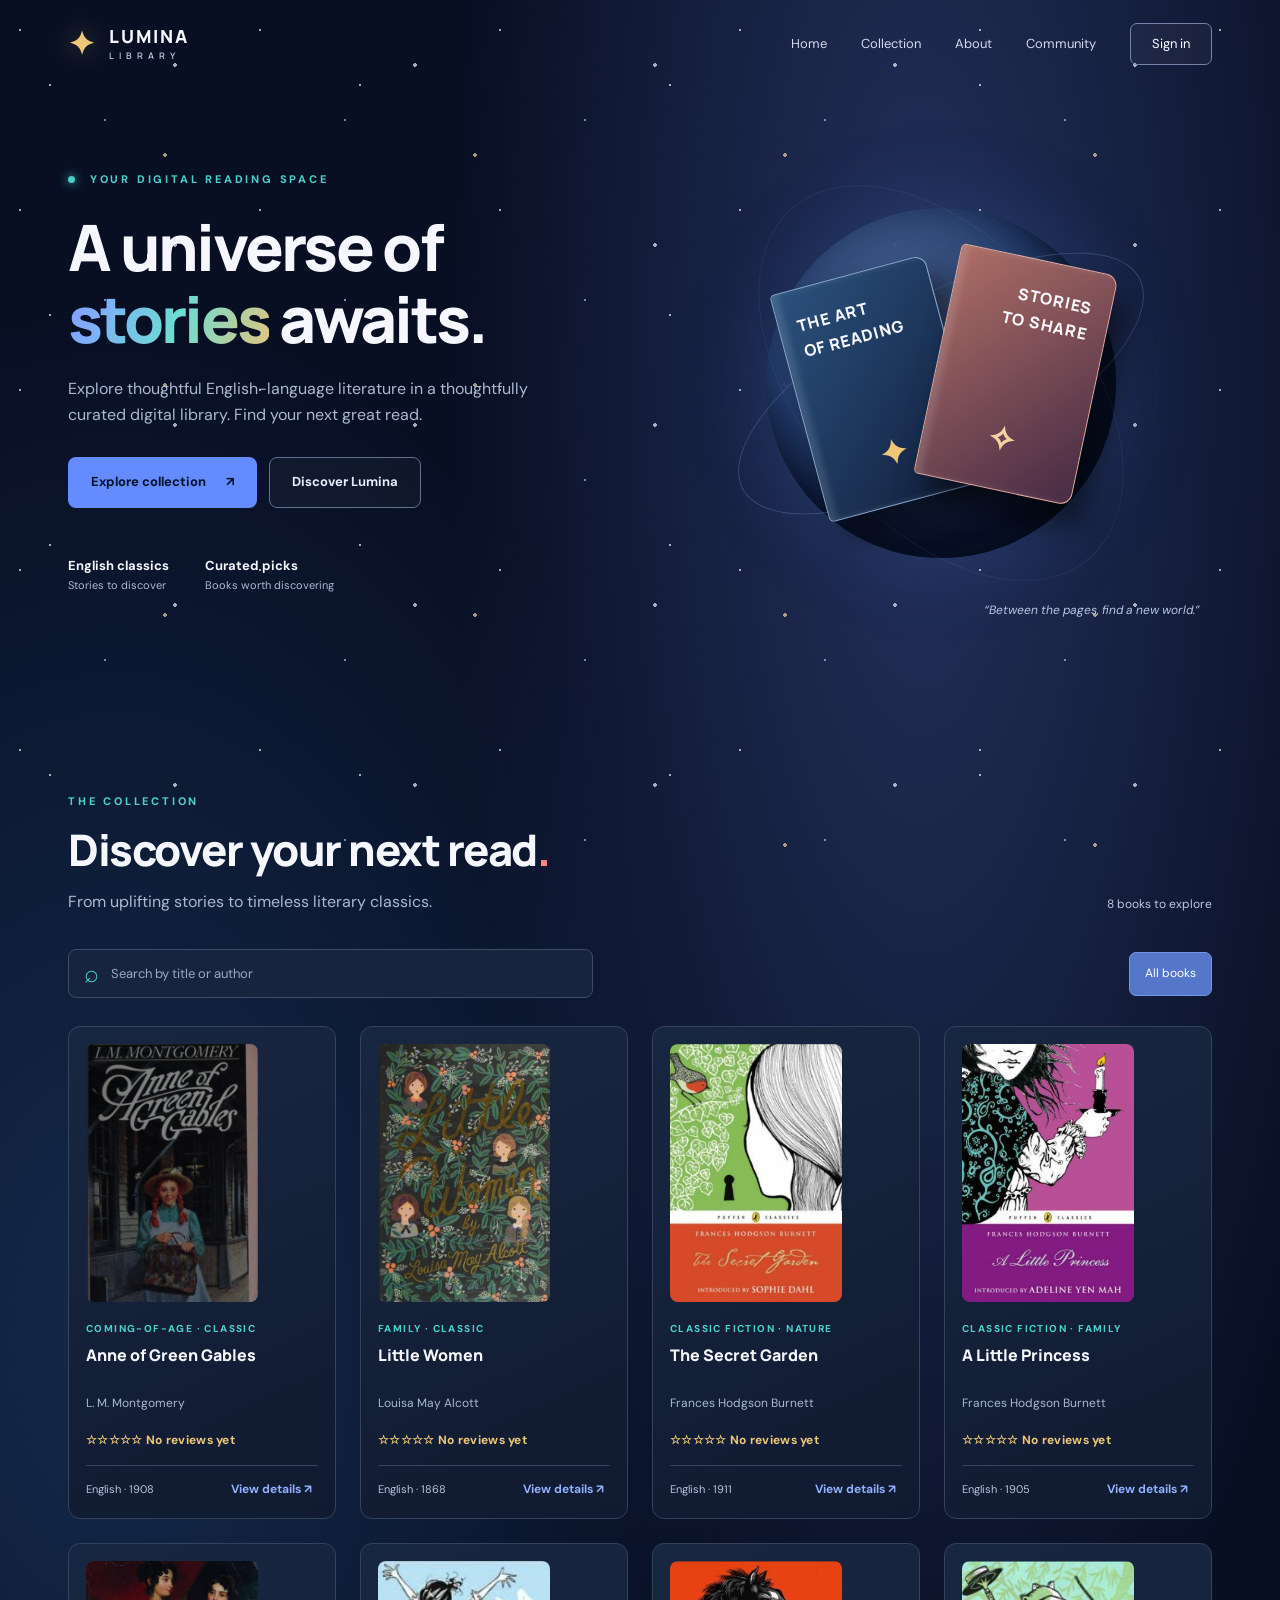
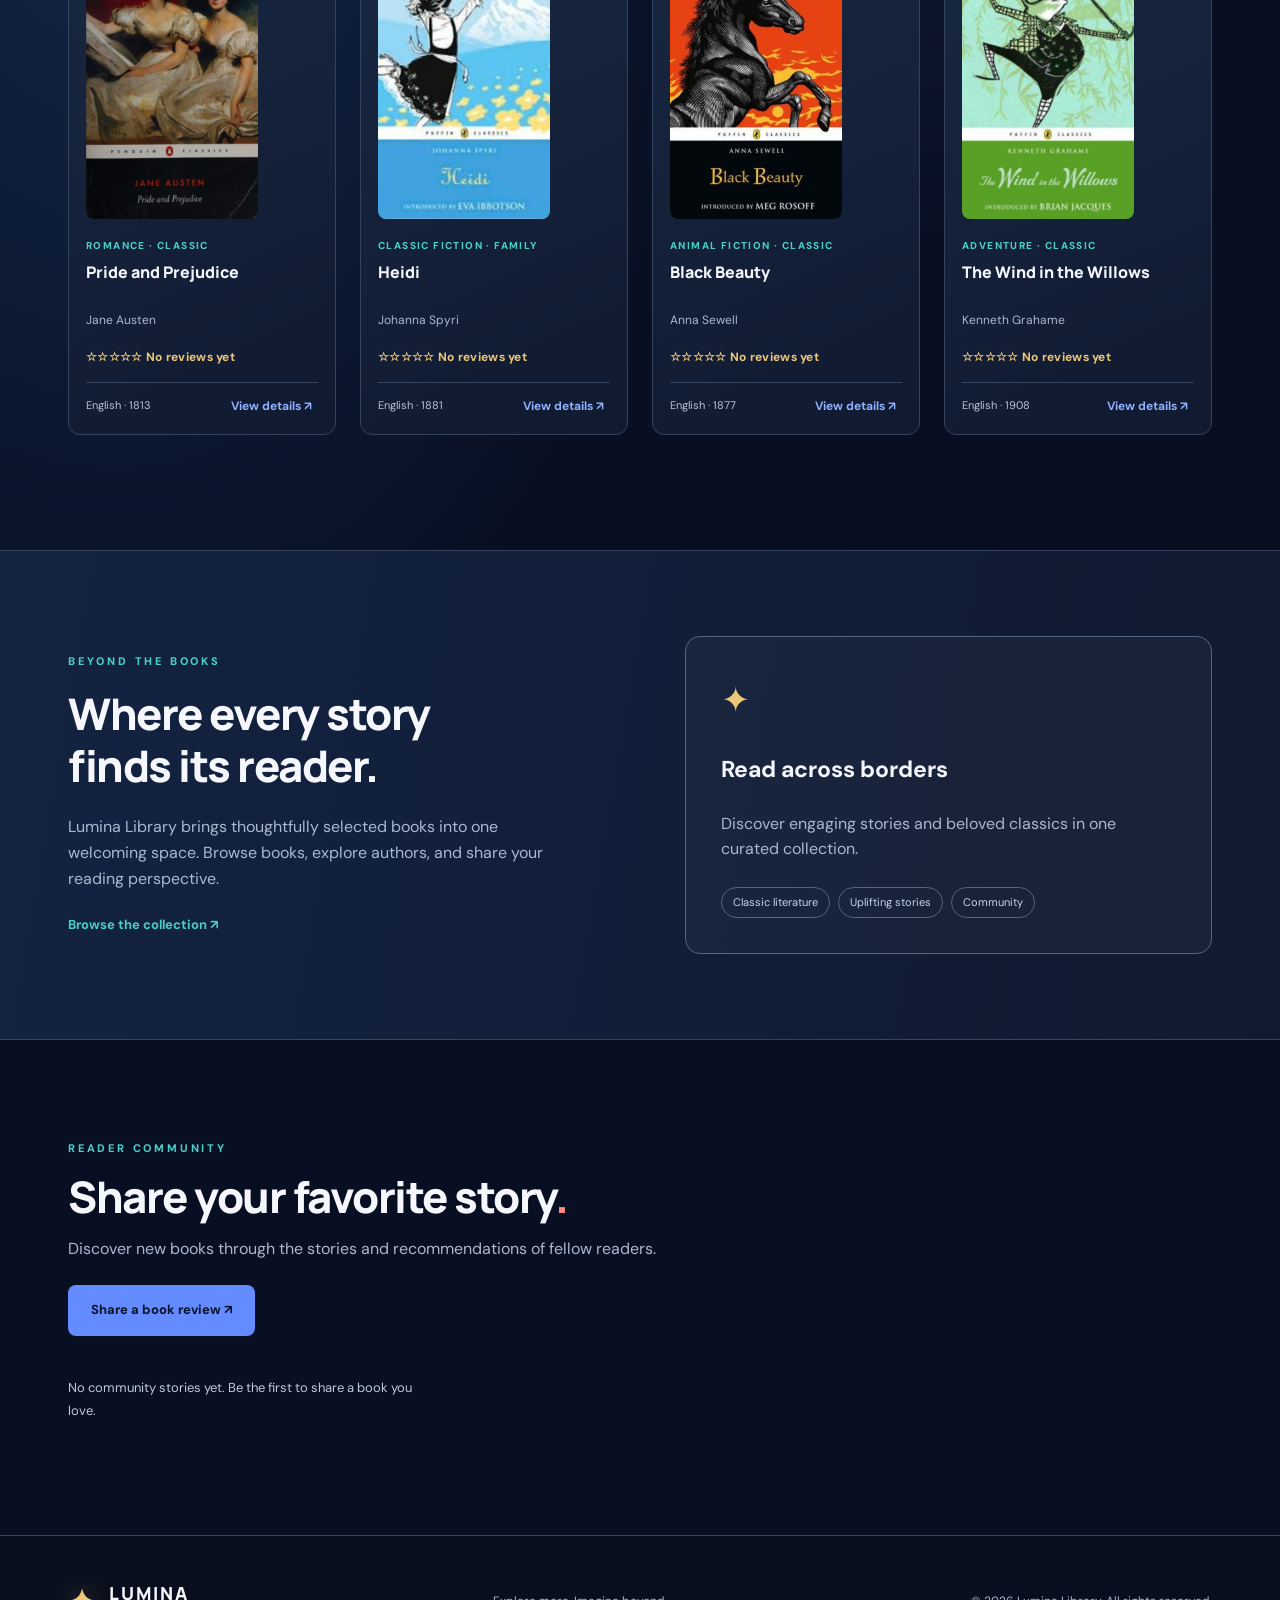
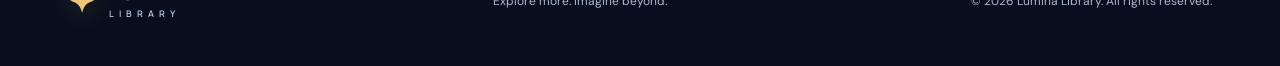
==== index.html @ 6bcb8366 "Add files via upload Add Lumina Library frontend" ====
<!doctype html><html lang="en"><head><meta charset="utf-8"><meta name="viewport" content="width=device-width,initial-scale=1"><title>Lumina Library — Stories without borders</title><link rel="stylesheet" href="css/style.css"></head><body>
<div class="stars stars-a" aria-hidden="true"></div><div class="stars stars-b" aria-hidden="true"></div>
<header class="nav"><a class="brand" href="#home"><span class="brand-mark">✦</span><span>LUMINA <small>LIBRARY</small></span></a><button class="menu" id="menu" aria-label="Toggle navigation">☰</button><nav id="navlinks"><a href="#home">Home</a><a href="#collection">Collection</a><a href="#about">About</a><a href="#reviews">Community</a><a class="nav-login" href="login.html">Sign in</a></nav></header>
<main><section id="home" class="hero wrap"><div class="hero-copy"><div class="eyebrow"><span class="pulse"></span> YOUR DIGITAL READING SPACE</div><h1>A universe of <em>stories</em> awaits.</h1><p>Explore thoughtful English-language literature in a thoughtfully curated digital library. Find your next great read.</p><div class="hero-actions"><a class="btn primary" href="#collection">Explore collection <span>↗</span></a><a class="btn secondary" href="#about">Discover Lumina</a></div><div class="hero-stats"><div><b>English classics</b><span>Stories to discover</span></div><div><b>Curated picks</b><span>Books worth discovering</span></div></div></div><div class="hero-art" aria-label="Decorative library illustration"><div class="orb"></div><div class="book-illustration book-one"><span>THE ART<br>OF READING</span><i>✦</i></div><div class="book-illustration book-two"><span>STORIES<br>TO SHARE</span><i>✧</i></div><div class="orbit orbit-one"></div><div class="orbit orbit-two"></div><div class="hero-quote">“Between the pages, find a new world.”</div></div></section>
<section class="collection wrap" id="collection"><div class="section-top"><div><div class="eyebrow">THE COLLECTION</div><h2>Discover your next read<span class="accent">.</span></h2><p>From uplifting stories to timeless literary classics.</p></div><div class="catalog-count" id="catalog-count"></div></div><div class="toolbar"><label class="search"><span>⌕</span><input id="search" type="search" placeholder="Search by title or author" aria-label="Search books"></label><div class="filters" aria-label="Filter books by language"><button class="filter active" data-filter="all">All books</button></div></div><div id="books" class="books-grid"></div><p class="empty" id="empty" hidden>No matching books found. Try another search.</p></section>
<section class="about-section" id="about"><div class="wrap about-grid"><div><div class="eyebrow">BEYOND THE BOOKS</div><h2>Where every story<br>finds its reader.</h2><p>Lumina Library brings thoughtfully selected books into one welcoming space. Browse books, explore authors, and share your reading perspective.</p><a href="#collection" class="text-link">Browse the collection ↗</a></div><div class="about-panel"><div class="about-icon">✦</div><h3>Read across borders</h3><p>Discover engaging stories and beloved classics in one curated collection.</p><div class="about-tags"><span>Classic literature</span><span>Uplifting stories</span><span>Community</span></div></div></div></section>
<section id="reviews" class="wrap community"><div class="eyebrow">READER COMMUNITY</div><h2>Share your favorite story<span class="accent">.</span></h2><p>Discover new books through the stories and recommendations of fellow readers.</p><button class="btn primary" data-modal="review">Share a book review ↗</button><div id="review-list" class="review-list"><p class="detail-muted">No community stories yet. Be the first to share a book you love.</p></div></section></main>
<footer><div class="wrap footer-inner"><a class="brand" href="#home"><span class="brand-mark">✦</span><span>LUMINA <small>LIBRARY</small></span></a><p>Explore more. Imagine beyond.</p><span>© 2026 Lumina Library. All rights reserved.</span></div></footer>
<dialog id="dialog"><button class="close" id="close" aria-label="Close">×</button><div id="dialog-content"></div></dialog><script src="js/script.js"></script></body></html>
---- css/style.css ----
@import url('https://fonts.googleapis.com/css2?family=DM+Sans:wght@400;500;600;700&family=Manrope:wght@400;500;600;700;800&display=swap');
:root{--bg:#080f23;--bg2:#101b36;--panel:#15213c;--line:#33415e;--text:#f6f7fc;--muted:#acb8d0;--blue:#648bff;--teal:#4acfc9;--coral:#ff8a80;--gold:#eec779}*{box-sizing:border-box}html{scroll-behavior:smooth}body{margin:0;background:radial-gradient(ellipse at 72% 12%,#23305b 0,transparent 36%),radial-gradient(ellipse at 9% 41%,#13294a 0,transparent 38%),var(--bg);color:var(--text);font-family:'DM Sans',Arial,sans-serif;line-height:1.6;overflow-x:hidden}a{color:inherit;text-decoration:none}button,input,textarea{font:inherit}button{cursor:pointer}.wrap{max-width:1200px;margin:auto;padding-left:28px;padding-right:28px}.stars{position:fixed;inset:0;pointer-events:none;z-index:-1;background-repeat:repeat;opacity:.65}.stars-a{background-image:radial-gradient(1px 1px at 20px 30px,#fff 95%,transparent),radial-gradient(1px 1px at 105px 120px,#a8c8ff 95%,transparent),radial-gradient(2px 2px at 175px 65px,#fff 95%,transparent);background-size:240px 180px;animation:drift 85s linear infinite,twinkle 5s ease-in-out infinite alternate}.stars-b{background-image:radial-gradient(1px 1px at 50px 85px,#fff 95%,transparent),radial-gradient(2px 2px at 165px 155px,#ffdfaf 95%,transparent);background-size:310px 230px;animation:drift2 120s linear infinite,twinkle 8s ease-in-out infinite alternate}.nav{height:88px;max-width:1200px;padding:0 28px;margin:auto;display:flex;align-items:center;justify-content:space-between;position:relative;z-index:4}.brand{display:inline-flex;align-items:center;gap:12px;font-family:Manrope,sans-serif;font-weight:800;letter-spacing:2px;font-size:18px;line-height:1.1}.brand small{display:block;letter-spacing:5px;font-size:9px;font-weight:600;color:#b9c9e5;margin-top:5px}.brand-mark{font-size:32px;color:var(--gold);filter:drop-shadow(0 0 14px #eec77970)}nav{display:flex;align-items:center;gap:34px}nav a{font-size:13px;color:#d3daeb;transition:color .2s}nav a:hover,.text-link:hover{color:var(--teal)}.nav-login{border:1px solid #7484aa;border-radius:7px;background:#ffffff0a;color:white;padding:10px 21px;font-size:13px}.menu{display:none;background:none;color:white;border:0;font-size:24px}.hero{min-height:620px;display:grid;grid-template-columns:1.03fr .97fr;align-items:center;gap:25px;padding-top:55px;padding-bottom:100px}.eyebrow{font-size:11px;letter-spacing:2.8px;font-weight:800;color:var(--teal);text-transform:uppercase}.pulse{display:inline-block;width:7px;height:7px;border-radius:50%;background:var(--teal);box-shadow:0 0 10px var(--teal);margin-right:9px}.hero h1{font:800 clamp(42px,5vw,71px)/1.12 Manrope,sans-serif;letter-spacing:-2.7px;max-width:650px;margin:22px 0}.hero h1 em{font-style:normal;background:linear-gradient(110deg,#83a4ff 10%,#6cddd2 55%,#e7c47d);background-clip:text;color:transparent}.hero-copy>p{font-size:16px;max-width:480px;color:var(--muted);margin-bottom:30px}.hero-actions{display:flex;flex-wrap:wrap;gap:12px}.btn{display:inline-flex;align-items:center;justify-content:center;gap:20px;border-radius:8px;padding:14px 22px;font-weight:700;font-size:13px;border:1px solid transparent;transition:transform .2s,background .2s}.btn:hover{transform:translateY(-2px)}.btn.primary{background:var(--blue);color:#071329}.btn.secondary{border-color:#61718f;color:#e9edfa;background:#ffffff08}.hero-stats{display:flex;gap:36px;margin-top:48px}.hero-stats>div{display:flex;flex-direction:column}.hero-stats b{font-size:13px}.hero-stats span{font-size:11px;color:var(--muted)}.hero-art{height:480px;position:relative;display:flex;align-items:center;justify-content:center}.orb{position:absolute;width:350px;height:350px;border-radius:50%;background:radial-gradient(circle at 40% 30%,#4d6595,#243d6c 45%,#0b1530 72%);box-shadow:0 0 95px #4266b04f,inset -25px -25px 45px #060c1d;opacity:.95}.orbit{position:absolute;border:1px solid #7185b95a;border-radius:50%;transform:rotate(-28deg)}.orbit-one{width:450px;height:175px}.orbit-two{width:460px;height:280px;transform:rotate(50deg);opacity:.35}.book-illustration{position:absolute;width:160px;height:235px;border-radius:5px 12px 12px 5px;display:flex;flex-direction:column;justify-content:space-between;padding:24px 18px;box-shadow:16px 20px 30px #0008,inset 7px 0 6px #ffffff20;font-family:Manrope,sans-serif;font-weight:800;letter-spacing:1px}.book-illustration i{font-size:34px;font-style:normal;text-align:center}.book-one{background:linear-gradient(135deg,#2b527e,#111d3b);transform:translate(-64px,5px) rotate(-15deg);z-index:2;border:1px solid #88a8cc}.book-one i{color:var(--gold)}.book-two{background:linear-gradient(135deg,#ad6e65,#472b45);transform:translate(75px,-9px) rotate(12deg);z-index:3;border:1px solid #e6a99e;text-align:right;direction:rtl}.book-two i{color:#f5d29e}.hero-quote{position:absolute;bottom:3px;right:12px;font-size:12px;color:#b9c7e4;font-style:italic}.collection{padding-top:70px;padding-bottom:115px}.section-top{display:flex;align-items:end;justify-content:space-between;gap:20px}.section-top h2,.about-grid h2,.community h2{font:800 clamp(30px,3.4vw,45px)/1.2 Manrope,sans-serif;letter-spacing:-1.5px;margin:13px 0}.accent{color:var(--coral)}.section-top p,.about-grid p,.community>p{color:var(--muted);margin:0}.catalog-count{font-size:12px;color:#bbc9e1}.toolbar{display:flex;justify-content:space-between;align-items:center;gap:16px;margin:35px 0 28px;flex-wrap:wrap}.search{background:#17243e;border:1px solid #3d4c69;border-radius:8px;display:flex;align-items:center;gap:10px;padding:0 15px;flex:1;min-width:270px;max-width:525px}.search span{font-size:25px;color:var(--teal)}.search input{height:47px;outline:0;border:0;background:transparent;color:white;width:100%;font-size:13px}.search input::placeholder{color:#98a9c3}.filters{display:flex;gap:7px;flex-wrap:wrap}.filter{background:#ffffff08;color:#bac7e0;border:1px solid #3e4d68;border-radius:7px;padding:11px 15px;font-size:12px}.filter.active{background:#5677c9;color:white;border-color:#7296ec}.books-grid{display:grid;grid-template-columns:repeat(4,minmax(0,1fr));gap:24px}.book-card{background:linear-gradient(155deg,#182741,#101a30);border:1px solid #34425c;border-radius:12px;padding:17px;transition:transform .2s,border-color .2s}.book-card:hover{transform:translateY(-5px);border-color:#6a88c0}.cover-wrap{height:258px;background:linear-gradient(145deg,#243a59,#131c31);display:flex;align-items:center;justify-content:center;border-radius:7px;overflow:hidden;position:relative}.cover-wrap img{max-width:100%;max-height:100%;height:100%;width:auto;object-fit:contain;box-shadow:0 8px 20px #0007}.cover-fallback{width:72%;height:86%;display:flex;align-items:center;justify-content:center;text-align:center;padding:18px;background:linear-gradient(130deg,#29496a,#684b62);border:1px solid #ffffff33;box-shadow:9px 10px 20px #0006;font-weight:800;font-size:19px;line-height:1.6}.cover-fallback[dir=rtl]{font-size:22px}.book-language{color:var(--teal);font-size:10px;font-weight:800;letter-spacing:1.4px;text-transform:uppercase;margin-top:19px}.book-title{font:800 16px/1.5 Manrope,'DM Sans',sans-serif;margin:6px 0 3px;min-height:48px}.book-title[dir=rtl]{font-family:Arial,sans-serif}.book-author{font-size:12px;color:var(--muted);margin-bottom:17px;min-height:20px}.book-card-bottom{display:flex;justify-content:space-between;align-items:center;gap:8px;border-top:1px solid #35445f;padding-top:13px}.book-rating{color:var(--gold);font-size:13px}.book-rating small{color:var(--muted);font-size:11px}.details{background:transparent;border:0;color:#91b1ff;font-size:12px;font-weight:700}.details:hover{text-decoration:underline}.empty{color:var(--muted);padding:35px;text-align:center}.about-section{background:linear-gradient(100deg,#142544e8,#121b32ed);border-top:1px solid #35435f;border-bottom:1px solid #35435f}.about-grid{padding-top:85px;padding-bottom:85px;display:grid;grid-template-columns:1fr 1fr;gap:90px;align-items:center}.about-grid h2{margin:17px 0 22px}.about-grid p{max-width:500px}.text-link{display:inline-block;color:var(--teal);margin-top:24px;font-size:13px;font-weight:700}.about-panel{background:#ffffff08;border:1px solid #546582;border-radius:15px;padding:35px}.about-icon{font-size:35px;color:var(--gold)}.about-panel h3{font-size:23px}.about-tags{display:flex;flex-wrap:wrap;gap:8px;margin-top:25px}.about-tags span{border:1px solid #52647f;color:#c6d6ed;border-radius:30px;padding:6px 11px;font-size:11px}.community{padding-top:100px;padding-bottom:100px}.community>p{margin:0 0 23px}.review-list{margin-top:27px;display:grid;grid-template-columns:repeat(3,1fr);gap:16px}.review-card{background:#17243b;border:1px solid #344660;border-radius:12px;padding:22px}.review-card p{font-size:14px}.review-card small{color:var(--muted)}.review-stars{color:var(--gold)}.demo-note{font-size:11px;color:#95a8c3!important;margin-top:22px!important;max-width:800px}footer{border-top:1px solid #34435d;background:#080e1d}.footer-inner{min-height:130px;display:flex;justify-content:space-between;align-items:center;gap:20px}.footer-inner p,.footer-inner>span{color:var(--muted);font-size:12px}dialog{width:min(500px,calc(100% - 30px));border:1px solid #60749c;border-radius:15px;background:#17233d;color:white;padding:32px;box-shadow:0 25px 80px #000a}dialog::backdrop{background:#020817c9;backdrop-filter:blur(4px)}.close{position:absolute;right:16px;top:12px;border:0;background:none;color:white;font-size:28px}.dialog-form{display:grid;gap:13px}.dialog-form label{display:grid;gap:5px;color:#c8d5ea;font-size:12px}.dialog-form input,.dialog-form textarea{background:#0c172b;color:white;border:1px solid #50607c;border-radius:6px;padding:12px}.dialog-form textarea{min-height:100px}.dialog-form button{margin-top:8px}.dialog-note{color:#adbad1;font-size:12px}.dialog-cover{max-height:180px;max-width:130px;object-fit:contain}.dialog-book{display:flex;gap:22px;align-items:flex-start}.dialog-book p{color:var(--muted)}@keyframes drift{from{transform:translateY(0)}to{transform:translateY(-180px)}}@keyframes drift2{from{transform:translate(0,0)}to{transform:translate(70px,-230px)}}@keyframes twinkle{from{opacity:.35}to{opacity:.85}}@media(prefers-reduced-motion:reduce){*,*::before,*::after{animation:none!important;scroll-behavior:auto!important}}@media(max-width:1000px){.books-grid{grid-template-columns:repeat(3,1fr)}.hero{grid-template-columns:1fr 1fr}.hero-art{transform:scale(.82)}.about-grid{gap:35px}}@media(max-width:720px){.nav{height:75px}.menu{display:block}nav{display:none;position:absolute;top:72px;left:20px;right:20px;background:#182641;border:1px solid #405274;border-radius:12px;padding:20px;flex-direction:column;align-items:stretch;gap:16px}nav.open{display:flex}.hero{grid-template-columns:1fr;padding-top:55px;padding-bottom:60px}.hero h1{letter-spacing:-1.7px}.hero-art{height:360px;transform:scale(.75);margin:-30px 0}.books-grid{grid-template-columns:repeat(2,1fr);gap:12px}.book-card{padding:11px}.cover-wrap{height:210px}.book-title{font-size:14px}.about-grid{grid-template-columns:1fr}.review-list{grid-template-columns:1fr}.footer-inner{flex-direction:column;justify-content:center;padding:30px;text-align:center}.section-top{display:block}.catalog-count{margin-top:10px}.dialog-book{flex-direction:column}}@media(max-width:380px){.books-grid{grid-template-columns:1fr}.cover-wrap{height:280px}.hero-stats{gap:18px}}

/* Premium physical book presentation */
.cover-wrap{overflow:visible;perspective:850px;background:radial-gradient(ellipse at 50% 30%,#33476b 0%,#18243b 58%,#101827 100%);padding:17px 25px 24px;isolation:isolate}
.cover-wrap:after{content:"";position:absolute;bottom:10px;width:67%;height:14px;background:#0009;filter:blur(11px);border-radius:50%;z-index:-1}
.physical-book{position:relative;height:100%;max-height:220px;aspect-ratio:2/3;transform:rotateY(-10deg) rotateZ(-1deg);transform-style:preserve-3d;box-shadow:12px 13px 18px #0009,3px 3px 0 #d2c9b5;transition:transform .3s ease,box-shadow .3s ease;border-radius:2px 5px 5px 2px;background:#283b58}
.book-card:hover .physical-book{transform:rotateY(-2deg) translateY(-5px);box-shadow:15px 20px 25px #000a,3px 3px 0 #d2c9b5}
.physical-book:before{content:"";position:absolute;inset:0 auto 0 0;width:9px;background:linear-gradient(90deg,#0008,#fff3,#0002);z-index:2;pointer-events:none}
.physical-book:after{content:"";position:absolute;top:3px;bottom:3px;right:-5px;width:5px;background:repeating-linear-gradient(180deg,#f2e9d6 0 2px,#cfc5b6 2px 3px);transform:skewY(20deg);z-index:-1}
.physical-book img{display:block;width:100%;height:100%;max-width:none;max-height:none;object-fit:fill;border-radius:2px 4px 4px 2px;box-shadow:none}
.physical-book .cover-fallback{width:100%;height:100%;border-radius:2px 4px 4px 2px;background:linear-gradient(155deg,#294c68,#29344e 60%,#675060);font-family:Georgia,serif;font-size:16px}
@media(max-width:720px){.physical-book{max-height:170px}.cover-wrap{padding:14px 10px 18px}}

/* Clean, edge-to-edge cover presentation. Slight zoom crops white margins when present. */
.cover-wrap{overflow:hidden!important;padding:0!important;border-radius:8px;background:#111c30!important;}
.physical-book{width:100%!important;height:100%!important;max-width:none!important;max-height:none!important;transform:none!important;box-shadow:none!important;border:0!important;overflow:hidden!important;}
.physical-book::before,.physical-book::after,.cover-wrap::after{display:none!important;}
.physical-book img,.cover-wrap img{display:block!important;width:100%!important;height:100%!important;max-width:none!important;max-height:none!important;object-fit:cover!important;object-position:center!important;transform:scale(1.035);border:0!important;box-shadow:none!important;}
.book-card:hover .physical-book img{transform:scale(1.065);transition:transform .35s ease;}
.cover-fallback{width:100%!important;height:100%!important;border:0!important;border-radius:0!important;}

/* Consistent, elegant full-bleed covers without stretching */
.cover-wrap{aspect-ratio:2/3!important;min-height:0!important}
.physical-book img{object-fit:cover!important;object-position:center center!important;transform:none!important}
.book-card:hover .physical-book img{transform:scale(1.035)!important}
.cover-fallback{display:flex;align-items:center;justify-content:center;text-align:center;padding:16px;color:#f6edff;background:linear-gradient(140deg,#172b50,#42305e)!important;font-size:1.15rem;line-height:1.6}

/* Lumina review and detail redesign */
.book-card .book-language{min-height:16px}.card-stars{color:var(--gold);font-size:12px;font-weight:700;letter-spacing:.3px;min-height:24px;margin:2px 0 10px}.book-meta{font-size:11px;color:#b8c6dc}.book-card-bottom{margin-top:5px}.book-detail .detail-heading{font:800 clamp(23px,3vw,32px)/1.2 Manrope,sans-serif;margin:10px 0 24px}.book-detail .detail-top{display:grid;grid-template-columns:145px 1fr;gap:25px;align-items:start}.detail-top .cover-wrap{height:205px!important;aspect-ratio:auto!important}.detail-info{padding-top:5px}.detail-author{font-size:17px;font-weight:750}.detail-rating{margin:15px 0;color:var(--gold);font-weight:700;font-size:13px}.detail-chips{display:flex;flex-wrap:wrap;gap:7px}.detail-chip{padding:6px 10px;border:1px solid #60749a;border-radius:30px;background:#ffffff0a;color:#d7e4ff;font-size:11px}.detail-subhead{font-size:16px;margin:24px 0 9px}.detail-description,.detail-muted{color:#bdc9df;font-size:13px;line-height:1.8}.detail-facts{display:grid;grid-template-columns:repeat(2,minmax(0,1fr));gap:9px;margin:18px 0}.detail-fact{background:#ffffff09;border:1px solid #3d4e6e;border-radius:9px;padding:12px;display:grid;gap:4px}.detail-fact small{color:#a9bad5;font-size:10px}.detail-fact strong{font-size:12px}.detail-review{background:#ffffff08;border:1px solid #465879;padding:12px 15px;border-radius:9px;margin-bottom:9px}.detail-review strong{font-size:12px}.detail-review p{color:#cad4e8;font-size:12px;margin:7px 0 0;overflow-wrap:anywhere}.detail-write{margin-top:14px;width:100%}.review-dialog h2{margin:8px 0 18px}.rating-label{color:#c8d5ea;font-size:12px}.star-picker{display:flex;gap:4px;margin:-6px 0 4px}.star-button{background:none;border:0;padding:0 3px;color:#73819c;font-size:37px;line-height:1.1;transition:transform .15s,color .15s}.star-button.selected{color:#eec779}.star-button:hover{transform:scale(1.12)}.dialog-form select{background:#0c172b;color:white;border:1px solid #50607c;border-radius:6px;padding:12px;width:100%}.review-error{color:#ffb0a8;font-size:12px;margin:0}dialog:has(.book-detail){width:min(690px,calc(100% - 30px));max-height:88vh;overflow-y:auto}dialog:has(.review-dialog){width:min(500px,calc(100% - 30px));max-height:88vh;overflow-y:auto}@media(max-width:480px){.book-detail .detail-top{grid-template-columns:100px 1fr;gap:13px}.detail-top .cover-wrap{height:160px!important}.detail-author{font-size:14px}.detail-rating{font-size:11px}.detail-facts{gap:6px}}

/* Authentication pages: Lumina Library */
.auth-layout{min-height:calc(100vh - 88px);display:grid;grid-template-columns:1fr 1fr;align-items:center;gap:70px;padding-top:55px;padding-bottom:90px}
.auth-story{max-width:520px}.auth-story h1{font:800 clamp(39px,4.8vw,66px)/1.12 Manrope,sans-serif;letter-spacing:-2px;margin:18px 0}.auth-story h1 em{font-style:normal;color:#8edbd6}.auth-story p{color:var(--muted);max-width:440px}.auth-art{position:relative;margin-top:48px;min-height:145px}.auth-orbit{width:155px;height:155px;border-radius:50%;border:1px solid #6987bc;box-shadow:0 0 65px #648bff4d,inset 0 0 30px #648bff2a;display:grid;place-items:center;font-size:64px;color:var(--gold);transform:rotate(-18deg)}.auth-orbit:after{content:'';position:absolute;width:240px;height:72px;border:1px solid #819ac26e;border-radius:50%;transform:rotate(-22deg)}
.auth-card{width:100%;max-width:475px;margin-left:auto;padding:38px;background:linear-gradient(155deg,#1b2b4ae8,#101b33f5);border:1px solid #51688d;border-radius:20px;box-shadow:0 25px 85px #02071588,0 0 35px #4a6cba12}.auth-card h2{font:800 28px Manrope,sans-serif;letter-spacing:-.8px;margin:8px 0}.auth-card>p{font-size:13px;color:var(--muted);margin:0 0 24px}.auth-form{display:grid;gap:16px}.auth-field{display:grid;gap:7px;font-size:12px;font-weight:700;color:#d4e0f5}.auth-field input{width:100%;background:#0b162a;color:#fff;border:1px solid #526787;border-radius:9px;padding:13px 14px;outline:none}.auth-field input:focus{border-color:#84b5ff;box-shadow:0 0 0 3px #648bff2a}.auth-field input::placeholder{color:#8596b2}.auth-field .hint{color:#a5b4ce;font-size:11px;font-weight:400}.auth-options{display:flex;justify-content:space-between;align-items:center;gap:12px;font-size:12px;color:#bdcbe2}.auth-options label{display:flex;align-items:center;gap:7px}.auth-options a,.auth-switch a{color:#8de2db;font-weight:700}.auth-submit{width:100%;margin-top:4px;padding:15px}.auth-feedback{font-size:12px;line-height:1.5;border-radius:8px;padding:12px 13px;margin:0;background:#132f45;border:1px solid #3b8b9b;color:#b6f3ed}.auth-feedback.error{background:#3b2336;border-color:#9b5468;color:#ffccd1}.auth-switch{font-size:12px;text-align:center;color:#c0cee4;margin-top:23px}.auth-demo{border-top:1px solid #405476;padding-top:17px;margin-top:22px;color:#9eafca;font-size:11px;line-height:1.7}.auth-back{color:#a6bbde;font-size:12px;display:inline-block;margin-bottom:10px}.auth-back:hover{color:var(--teal)}
@media(max-width:850px){.auth-layout{grid-template-columns:1fr;gap:20px;padding-top:30px}.auth-story{max-width:none}.auth-story h1{font-size:39px}.auth-art{display:none}.auth-card{margin:0 auto;max-width:540px}}@media(max-width:480px){.auth-card{padding:24px}.auth-layout{padding-left:17px;padding-right:17px}.auth-options{flex-wrap:wrap}}

/* Admin dashboard — isolated front-end prototype */
.admin-main{padding-top:55px;padding-bottom:100px}.admin-head{display:flex;align-items:center;justify-content:space-between;gap:25px;margin-bottom:25px}.admin-head h1{font:800 clamp(32px,4vw,49px)/1.15 Manrope,sans-serif;letter-spacing:-1.7px;margin:12px 0}.admin-head p{color:var(--muted);max-width:650px;font-size:14px}.admin-alert{border:1px solid #7c6842;background:#4b3b1f45;color:#ffe1a5;padding:14px 18px;border-radius:11px;font-size:12px;line-height:1.7}.admin-stats{display:grid;grid-template-columns:repeat(3,minmax(0,1fr));gap:16px;margin:28px 0}.admin-stats article{padding:23px;background:linear-gradient(140deg,#1c2d4b,#111c33);border:1px solid #42577b;border-radius:14px;display:grid;gap:5px}.admin-stats span{font-size:12px;color:#bacbe4}.admin-stats strong{font:800 34px Manrope,sans-serif;color:#f6f8ff}.admin-stats small{font-size:11px;color:#8fa6c6}.admin-panel{border:1px solid #405575;border-radius:16px;background:#111e35e8;padding:26px}.admin-panel-head{display:flex;align-items:end;justify-content:space-between;gap:20px;margin-bottom:24px}.admin-panel h2,.admin-next h2{font:800 23px Manrope,sans-serif;margin:8px 0}.admin-search{max-width:340px;min-width:200px}.admin-table-wrap{overflow-x:auto}.admin-table{width:100%;border-collapse:collapse;min-width:600px;text-align:left}.admin-table th{color:#91a7c9;font-size:11px;text-transform:uppercase;letter-spacing:1px;font-weight:700;padding:12px;border-bottom:1px solid #405575}.admin-table td{padding:15px 12px;border-bottom:1px solid #34445f;color:#c4d2e8;font-size:13px}.admin-book-name{font-weight:750;color:#f5f7ff}.admin-book-author{display:block;color:#94a9c8;font-size:11px;margin-top:2px}.admin-actions{display:flex;gap:8px}.admin-action{border:1px solid #51698c;border-radius:7px;background:#203653;color:#d8e9ff;padding:7px 12px;font-size:12px}.admin-action.delete{border-color:#8b5968;color:#ffbdc8;background:#442536}.admin-next{margin-top:30px;padding:23px;border:1px solid #394d6e;border-radius:14px;background:#ffffff06}.admin-next p{font-size:13px;color:#b9c9e2;line-height:1.8;margin-bottom:0}.admin-dialog{background:#14223d;color:white;border:1px solid #627ca5;border-radius:17px;padding:0;width:min(520px,calc(100% - 28px));max-height:90vh;overflow:auto;box-shadow:0 20px 80px #000a}.admin-dialog::backdrop{background:#030915d9}.admin-form{padding:28px;display:grid;gap:15px}.admin-dialog-top{display:flex;align-items:start;justify-content:space-between}.admin-dialog-top h2{font:800 26px Manrope,sans-serif;margin:8px 0}.admin-close{font-size:30px;color:#fff;background:none;border:0}.admin-form label{display:grid;gap:6px;color:#d6e4f6;font-size:12px;font-weight:700}.admin-form input,.admin-form textarea{width:100%;border:1px solid #536d91;border-radius:8px;background:#0b172d;color:#fff;padding:12px;outline:none}.admin-form input:focus,.admin-form textarea:focus{border-color:#85b2ff}.admin-form-grid{display:grid;grid-template-columns:1fr 1fr;gap:12px}.admin-form-actions{display:flex;justify-content:flex-end;gap:10px}@media(max-width:760px){.admin-head,.admin-panel-head{align-items:stretch;flex-direction:column}.admin-stats{grid-template-columns:1fr}.admin-panel{padding:17px}.admin-search{max-width:none}.admin-form{padding:20px}}@media(max-width:420px){.admin-form-grid{grid-template-columns:1fr}}

/* Community reviews are independent from collection book ratings. */
.community-review-card{background:linear-gradient(145deg,#1b2e52,#111d36);border-color:#425e88;min-height:175px;overflow-wrap:anywhere}
.community-book-title{font-size:18px;line-height:1.35;margin:10px 0 3px;color:#f4f7ff}
.community-author{font-size:12px;color:#87d9d4}
.community-review-card p{color:#d4deef;line-height:1.7;margin:15px 0}
.community-review-card .review-stars{letter-spacing:3px;font-size:19px}
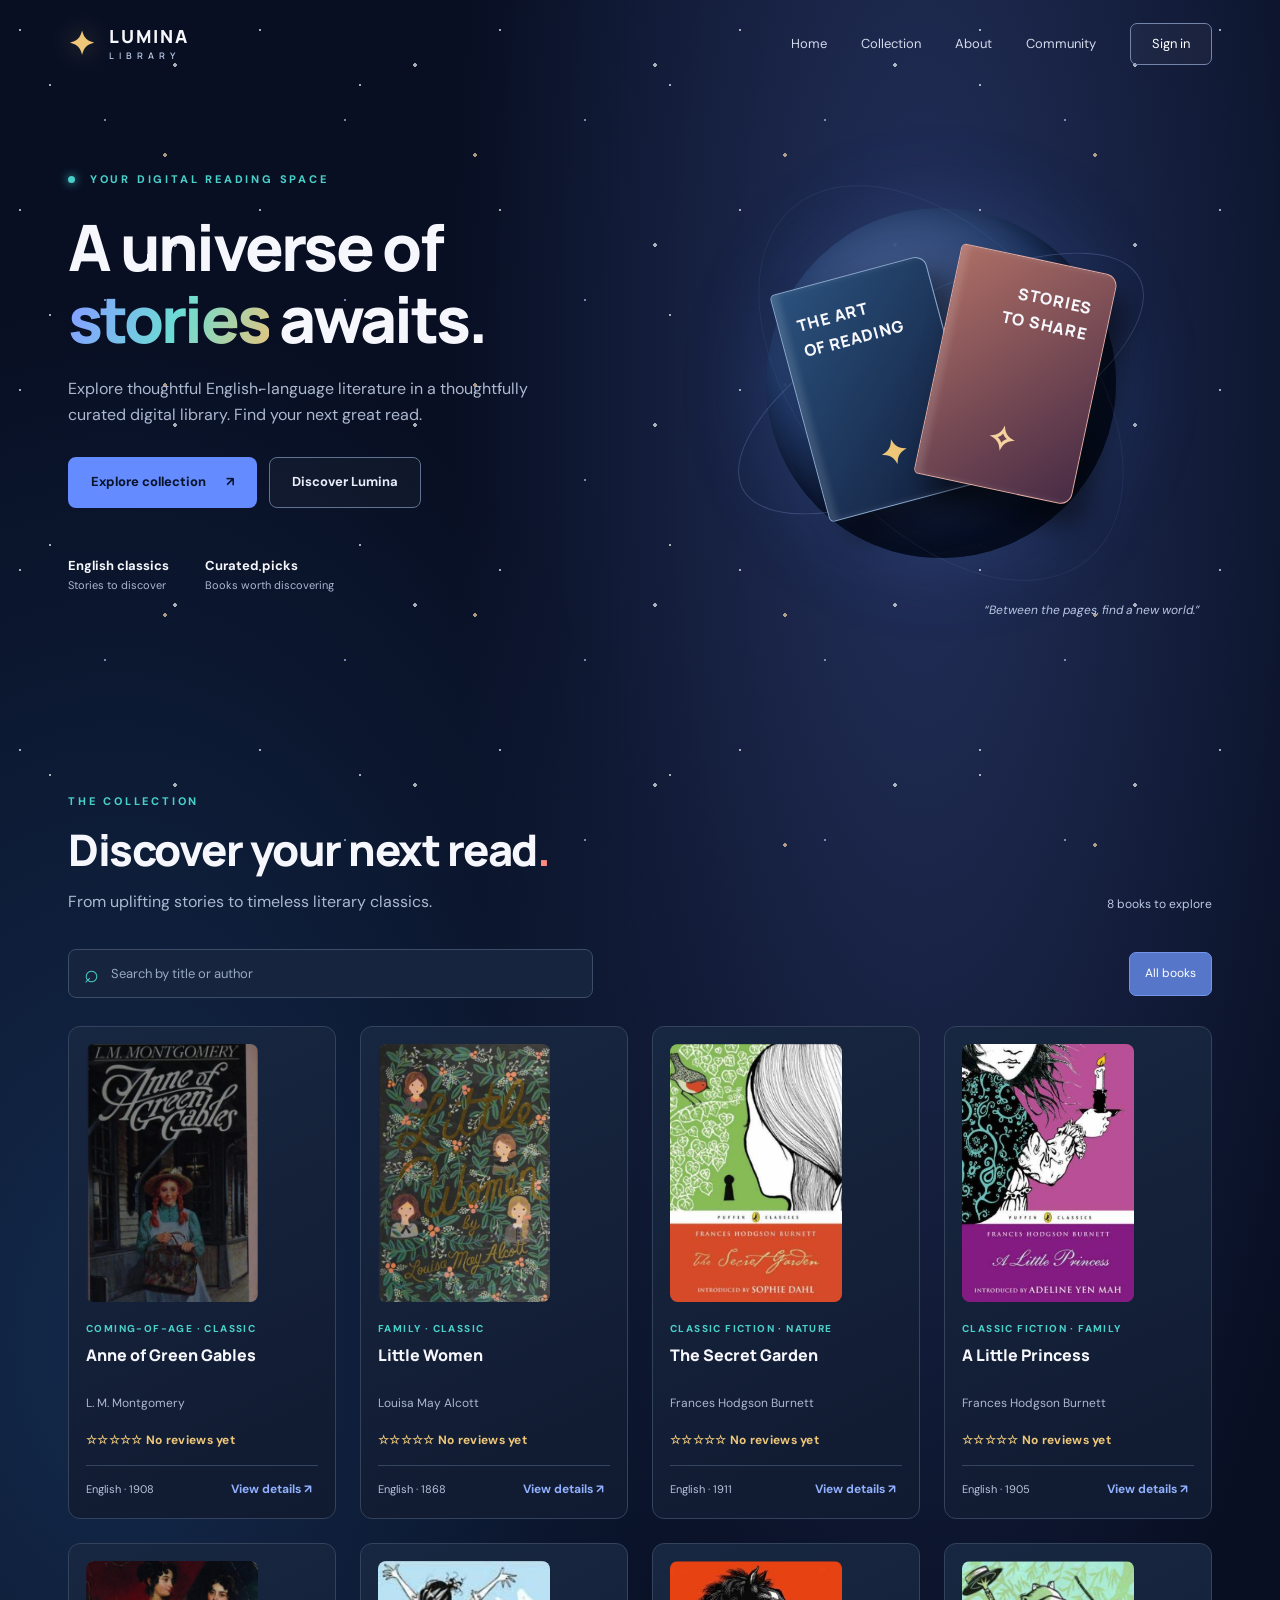
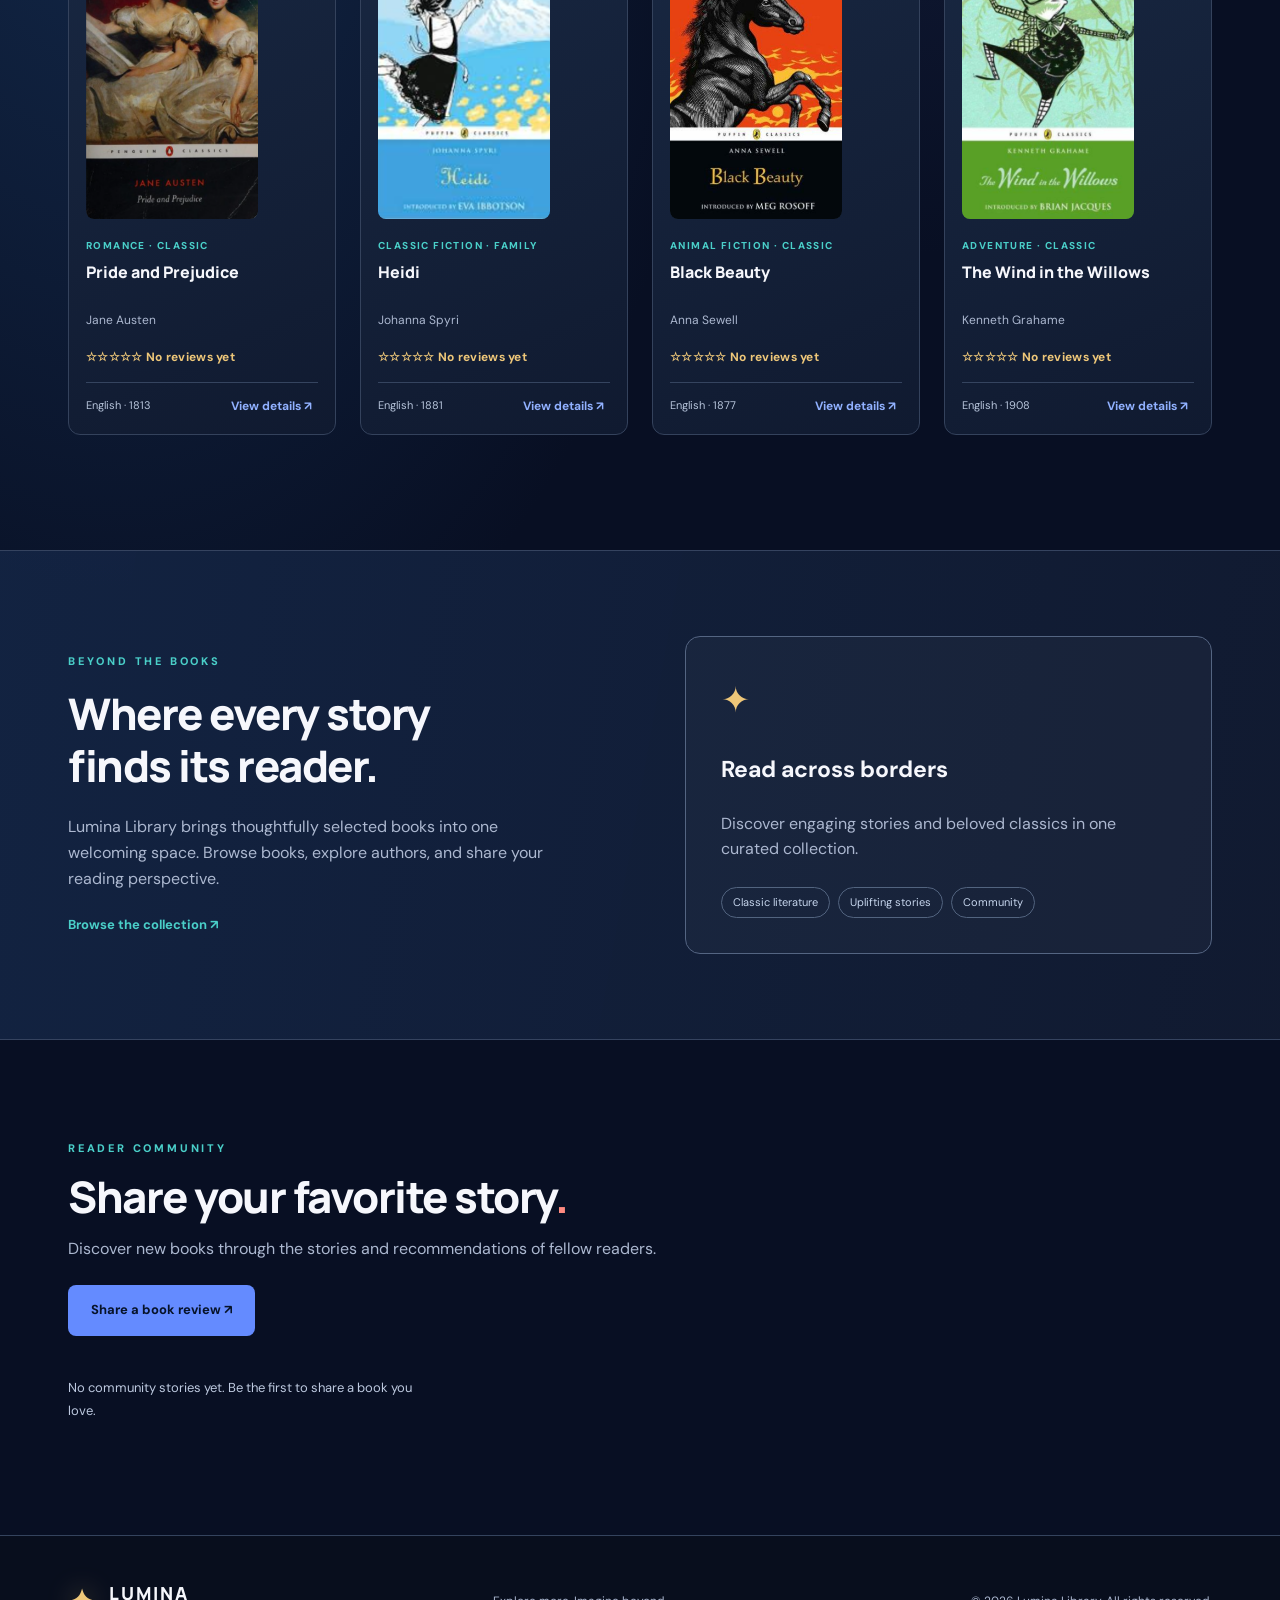
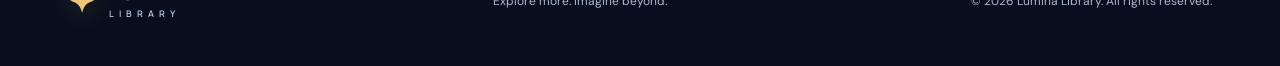
==== commit 5db2f651: "Add files via upload" ====
--- a/index.html
+++ b/index.html
@@ -1,9 +1,144 @@
-<!doctype html><html lang="en"><head><meta charset="utf-8"><meta name="viewport" content="width=device-width,initial-scale=1"><title>Lumina Library — Stories without borders</title><link rel="stylesheet" href="css/style.css"></head><body>
-<div class="stars stars-a" aria-hidden="true"></div><div class="stars stars-b" aria-hidden="true"></div>
-<header class="nav"><a class="brand" href="#home"><span class="brand-mark">✦</span><span>LUMINA <small>LIBRARY</small></span></a><button class="menu" id="menu" aria-label="Toggle navigation">☰</button><nav id="navlinks"><a href="#home">Home</a><a href="#collection">Collection</a><a href="#about">About</a><a href="#reviews">Community</a><a class="nav-login" href="login.html">Sign in</a></nav></header>
-<main><section id="home" class="hero wrap"><div class="hero-copy"><div class="eyebrow"><span class="pulse"></span> YOUR DIGITAL READING SPACE</div><h1>A universe of <em>stories</em> awaits.</h1><p>Explore thoughtful English-language literature in a thoughtfully curated digital library. Find your next great read.</p><div class="hero-actions"><a class="btn primary" href="#collection">Explore collection <span>↗</span></a><a class="btn secondary" href="#about">Discover Lumina</a></div><div class="hero-stats"><div><b>English classics</b><span>Stories to discover</span></div><div><b>Curated picks</b><span>Books worth discovering</span></div></div></div><div class="hero-art" aria-label="Decorative library illustration"><div class="orb"></div><div class="book-illustration book-one"><span>THE ART<br>OF READING</span><i>✦</i></div><div class="book-illustration book-two"><span>STORIES<br>TO SHARE</span><i>✧</i></div><div class="orbit orbit-one"></div><div class="orbit orbit-two"></div><div class="hero-quote">“Between the pages, find a new world.”</div></div></section>
-<section class="collection wrap" id="collection"><div class="section-top"><div><div class="eyebrow">THE COLLECTION</div><h2>Discover your next read<span class="accent">.</span></h2><p>From uplifting stories to timeless literary classics.</p></div><div class="catalog-count" id="catalog-count"></div></div><div class="toolbar"><label class="search"><span>⌕</span><input id="search" type="search" placeholder="Search by title or author" aria-label="Search books"></label><div class="filters" aria-label="Filter books by language"><button class="filter active" data-filter="all">All books</button></div></div><div id="books" class="books-grid"></div><p class="empty" id="empty" hidden>No matching books found. Try another search.</p></section>
-<section class="about-section" id="about"><div class="wrap about-grid"><div><div class="eyebrow">BEYOND THE BOOKS</div><h2>Where every story<br>finds its reader.</h2><p>Lumina Library brings thoughtfully selected books into one welcoming space. Browse books, explore authors, and share your reading perspective.</p><a href="#collection" class="text-link">Browse the collection ↗</a></div><div class="about-panel"><div class="about-icon">✦</div><h3>Read across borders</h3><p>Discover engaging stories and beloved classics in one curated collection.</p><div class="about-tags"><span>Classic literature</span><span>Uplifting stories</span><span>Community</span></div></div></div></section>
-<section id="reviews" class="wrap community"><div class="eyebrow">READER COMMUNITY</div><h2>Share your favorite story<span class="accent">.</span></h2><p>Discover new books through the stories and recommendations of fellow readers.</p><button class="btn primary" data-modal="review">Share a book review ↗</button><div id="review-list" class="review-list"><p class="detail-muted">No community stories yet. Be the first to share a book you love.</p></div></section></main>
-<footer><div class="wrap footer-inner"><a class="brand" href="#home"><span class="brand-mark">✦</span><span>LUMINA <small>LIBRARY</small></span></a><p>Explore more. Imagine beyond.</p><span>© 2026 Lumina Library. All rights reserved.</span></div></footer>
-<dialog id="dialog"><button class="close" id="close" aria-label="Close">×</button><div id="dialog-content"></div></dialog><script src="js/script.js"></script></body></html>
+<!doctype html>
+<html lang="en">
+  <head>
+    <meta charset="utf-8" />
+    <meta name="viewport" content="width=device-width,initial-scale=1" />
+    <title>Lumina Library — Stories without borders</title>
+    <link rel="stylesheet" href="css/style.css" />
+  </head>
+
+  <body>
+    <div class="stars stars-a" aria-hidden="true"></div>
+    <div class="stars stars-b" aria-hidden="true"></div>
+    <header class="nav">
+      <a class="brand" href="#home"
+        ><span class="brand-mark">✦</span
+        ><span>LUMINA <small>LIBRARY</small></span></a
+      ><button class="menu" id="menu" aria-label="Toggle navigation">☰</button>
+      <nav id="navlinks">
+        <a href="#home">Home</a><a href="#collection">Collection</a
+        ><a href="#about">About</a><a href="#reviews">Community</a
+        ><a class="nav-login" href="login.html">Sign in</a>
+      </nav>
+    </header>
+    <main>
+      <section id="home" class="hero wrap">
+        <div class="hero-copy">
+          <div class="eyebrow">
+            <span class="pulse"></span> YOUR DIGITAL READING SPACE
+          </div>
+          <h1>A universe of <em>stories</em> awaits.</h1>
+          <p>
+            Explore thoughtful English-language literature in a thoughtfully
+            curated digital library. Find your next great read.
+          </p>
+          <div class="hero-actions">
+            <a class="btn primary" href="#collection"
+              >Explore collection <span>↗</span></a
+            ><a class="btn secondary" href="#about">Discover Lumina</a>
+          </div>
+          <div class="hero-stats">
+            <div><b>English classics</b><span>Stories to discover</span></div>
+            <div><b>Curated picks</b><span>Books worth discovering</span></div>
+          </div>
+        </div>
+        <div class="hero-art" aria-label="Decorative library illustration">
+          <div class="orb"></div>
+          <div class="book-illustration book-one">
+            <span>THE ART<br />OF READING</span><i>✦</i>
+          </div>
+          <div class="book-illustration book-two">
+            <span>STORIES<br />TO SHARE</span><i>✧</i>
+          </div>
+          <div class="orbit orbit-one"></div>
+          <div class="orbit orbit-two"></div>
+          <div class="hero-quote">“Between the pages, find a new world.”</div>
+        </div>
+      </section>
+      <section class="collection wrap" id="collection">
+        <div class="section-top">
+          <div>
+            <div class="eyebrow">THE COLLECTION</div>
+            <h2>Discover your next read<span class="accent">.</span></h2>
+            <p>From uplifting stories to timeless literary classics.</p>
+          </div>
+          <div class="catalog-count" id="catalog-count"></div>
+        </div>
+        <div class="toolbar">
+          <label class="search"
+            ><span>⌕</span
+            ><input
+              id="search"
+              type="search"
+              placeholder="Search by title or author"
+              aria-label="Search books"
+          /></label>
+          <div class="filters" aria-label="Filter books by language">
+            <button class="filter active" data-filter="all">All books</button>
+          </div>
+        </div>
+        <div id="books" class="books-grid"></div>
+        <p class="empty" id="empty" hidden>
+          No matching books found. Try another search.
+        </p>
+      </section>
+      <section class="about-section" id="about">
+        <div class="wrap about-grid">
+          <div>
+            <div class="eyebrow">BEYOND THE BOOKS</div>
+            <h2>Where every story<br />finds its reader.</h2>
+            <p>
+              Lumina Library brings thoughtfully selected books into one
+              welcoming space. Browse books, explore authors, and share your
+              reading perspective.
+            </p>
+            <a href="#collection" class="text-link">Browse the collection ↗</a>
+          </div>
+          <div class="about-panel">
+            <div class="about-icon">✦</div>
+            <h3>Read across borders</h3>
+            <p>
+              Discover engaging stories and beloved classics in one curated
+              collection.
+            </p>
+            <div class="about-tags">
+              <span>Classic literature</span><span>Uplifting stories</span
+              ><span>Community</span>
+            </div>
+          </div>
+        </div>
+      </section>
+      <section id="reviews" class="wrap community">
+        <div class="eyebrow">READER COMMUNITY</div>
+        <h2>Share your favorite story<span class="accent">.</span></h2>
+        <p>
+          Discover new books through the stories and recommendations of fellow
+          readers.
+        </p>
+        <button class="btn primary" data-modal="review">
+          Share a book review ↗
+        </button>
+        <div id="review-list" class="review-list">
+          <p class="detail-muted">
+            No community stories yet. Be the first to share a book you love.
+          </p>
+        </div>
+      </section>
+    </main>
+    <footer>
+      <div class="wrap footer-inner">
+        <a class="brand" href="#home"
+          ><span class="brand-mark">✦</span
+          ><span>LUMINA <small>LIBRARY</small></span></a
+        >
+        <p>Explore more. Imagine beyond.</p>
+        <span>© 2026 Lumina Library. All rights reserved.</span>
+      </div>
+    </footer>
+    <dialog id="dialog">
+      <button class="close" id="close" aria-label="Close">×</button>
+      <div id="dialog-content"></div>
+    </dialog>
+    <script src="js/script.js"></script>
+  </body>
+</html>
--- a/css/style.css
+++ b/css/style.css
@@ -1,46 +1,1902 @@
-@import url('https://fonts.googleapis.com/css2?family=DM+Sans:wght@400;500;600;700&family=Manrope:wght@400;500;600;700;800&display=swap');
-:root{--bg:#080f23;--bg2:#101b36;--panel:#15213c;--line:#33415e;--text:#f6f7fc;--muted:#acb8d0;--blue:#648bff;--teal:#4acfc9;--coral:#ff8a80;--gold:#eec779}*{box-sizing:border-box}html{scroll-behavior:smooth}body{margin:0;background:radial-gradient(ellipse at 72% 12%,#23305b 0,transparent 36%),radial-gradient(ellipse at 9% 41%,#13294a 0,transparent 38%),var(--bg);color:var(--text);font-family:'DM Sans',Arial,sans-serif;line-height:1.6;overflow-x:hidden}a{color:inherit;text-decoration:none}button,input,textarea{font:inherit}button{cursor:pointer}.wrap{max-width:1200px;margin:auto;padding-left:28px;padding-right:28px}.stars{position:fixed;inset:0;pointer-events:none;z-index:-1;background-repeat:repeat;opacity:.65}.stars-a{background-image:radial-gradient(1px 1px at 20px 30px,#fff 95%,transparent),radial-gradient(1px 1px at 105px 120px,#a8c8ff 95%,transparent),radial-gradient(2px 2px at 175px 65px,#fff 95%,transparent);background-size:240px 180px;animation:drift 85s linear infinite,twinkle 5s ease-in-out infinite alternate}.stars-b{background-image:radial-gradient(1px 1px at 50px 85px,#fff 95%,transparent),radial-gradient(2px 2px at 165px 155px,#ffdfaf 95%,transparent);background-size:310px 230px;animation:drift2 120s linear infinite,twinkle 8s ease-in-out infinite alternate}.nav{height:88px;max-width:1200px;padding:0 28px;margin:auto;display:flex;align-items:center;justify-content:space-between;position:relative;z-index:4}.brand{display:inline-flex;align-items:center;gap:12px;font-family:Manrope,sans-serif;font-weight:800;letter-spacing:2px;font-size:18px;line-height:1.1}.brand small{display:block;letter-spacing:5px;font-size:9px;font-weight:600;color:#b9c9e5;margin-top:5px}.brand-mark{font-size:32px;color:var(--gold);filter:drop-shadow(0 0 14px #eec77970)}nav{display:flex;align-items:center;gap:34px}nav a{font-size:13px;color:#d3daeb;transition:color .2s}nav a:hover,.text-link:hover{color:var(--teal)}.nav-login{border:1px solid #7484aa;border-radius:7px;background:#ffffff0a;color:white;padding:10px 21px;font-size:13px}.menu{display:none;background:none;color:white;border:0;font-size:24px}.hero{min-height:620px;display:grid;grid-template-columns:1.03fr .97fr;align-items:center;gap:25px;padding-top:55px;padding-bottom:100px}.eyebrow{font-size:11px;letter-spacing:2.8px;font-weight:800;color:var(--teal);text-transform:uppercase}.pulse{display:inline-block;width:7px;height:7px;border-radius:50%;background:var(--teal);box-shadow:0 0 10px var(--teal);margin-right:9px}.hero h1{font:800 clamp(42px,5vw,71px)/1.12 Manrope,sans-serif;letter-spacing:-2.7px;max-width:650px;margin:22px 0}.hero h1 em{font-style:normal;background:linear-gradient(110deg,#83a4ff 10%,#6cddd2 55%,#e7c47d);background-clip:text;color:transparent}.hero-copy>p{font-size:16px;max-width:480px;color:var(--muted);margin-bottom:30px}.hero-actions{display:flex;flex-wrap:wrap;gap:12px}.btn{display:inline-flex;align-items:center;justify-content:center;gap:20px;border-radius:8px;padding:14px 22px;font-weight:700;font-size:13px;border:1px solid transparent;transition:transform .2s,background .2s}.btn:hover{transform:translateY(-2px)}.btn.primary{background:var(--blue);color:#071329}.btn.secondary{border-color:#61718f;color:#e9edfa;background:#ffffff08}.hero-stats{display:flex;gap:36px;margin-top:48px}.hero-stats>div{display:flex;flex-direction:column}.hero-stats b{font-size:13px}.hero-stats span{font-size:11px;color:var(--muted)}.hero-art{height:480px;position:relative;display:flex;align-items:center;justify-content:center}.orb{position:absolute;width:350px;height:350px;border-radius:50%;background:radial-gradient(circle at 40% 30%,#4d6595,#243d6c 45%,#0b1530 72%);box-shadow:0 0 95px #4266b04f,inset -25px -25px 45px #060c1d;opacity:.95}.orbit{position:absolute;border:1px solid #7185b95a;border-radius:50%;transform:rotate(-28deg)}.orbit-one{width:450px;height:175px}.orbit-two{width:460px;height:280px;transform:rotate(50deg);opacity:.35}.book-illustration{position:absolute;width:160px;height:235px;border-radius:5px 12px 12px 5px;display:flex;flex-direction:column;justify-content:space-between;padding:24px 18px;box-shadow:16px 20px 30px #0008,inset 7px 0 6px #ffffff20;font-family:Manrope,sans-serif;font-weight:800;letter-spacing:1px}.book-illustration i{font-size:34px;font-style:normal;text-align:center}.book-one{background:linear-gradient(135deg,#2b527e,#111d3b);transform:translate(-64px,5px) rotate(-15deg);z-index:2;border:1px solid #88a8cc}.book-one i{color:var(--gold)}.book-two{background:linear-gradient(135deg,#ad6e65,#472b45);transform:translate(75px,-9px) rotate(12deg);z-index:3;border:1px solid #e6a99e;text-align:right;direction:rtl}.book-two i{color:#f5d29e}.hero-quote{position:absolute;bottom:3px;right:12px;font-size:12px;color:#b9c7e4;font-style:italic}.collection{padding-top:70px;padding-bottom:115px}.section-top{display:flex;align-items:end;justify-content:space-between;gap:20px}.section-top h2,.about-grid h2,.community h2{font:800 clamp(30px,3.4vw,45px)/1.2 Manrope,sans-serif;letter-spacing:-1.5px;margin:13px 0}.accent{color:var(--coral)}.section-top p,.about-grid p,.community>p{color:var(--muted);margin:0}.catalog-count{font-size:12px;color:#bbc9e1}.toolbar{display:flex;justify-content:space-between;align-items:center;gap:16px;margin:35px 0 28px;flex-wrap:wrap}.search{background:#17243e;border:1px solid #3d4c69;border-radius:8px;display:flex;align-items:center;gap:10px;padding:0 15px;flex:1;min-width:270px;max-width:525px}.search span{font-size:25px;color:var(--teal)}.search input{height:47px;outline:0;border:0;background:transparent;color:white;width:100%;font-size:13px}.search input::placeholder{color:#98a9c3}.filters{display:flex;gap:7px;flex-wrap:wrap}.filter{background:#ffffff08;color:#bac7e0;border:1px solid #3e4d68;border-radius:7px;padding:11px 15px;font-size:12px}.filter.active{background:#5677c9;color:white;border-color:#7296ec}.books-grid{display:grid;grid-template-columns:repeat(4,minmax(0,1fr));gap:24px}.book-card{background:linear-gradient(155deg,#182741,#101a30);border:1px solid #34425c;border-radius:12px;padding:17px;transition:transform .2s,border-color .2s}.book-card:hover{transform:translateY(-5px);border-color:#6a88c0}.cover-wrap{height:258px;background:linear-gradient(145deg,#243a59,#131c31);display:flex;align-items:center;justify-content:center;border-radius:7px;overflow:hidden;position:relative}.cover-wrap img{max-width:100%;max-height:100%;height:100%;width:auto;object-fit:contain;box-shadow:0 8px 20px #0007}.cover-fallback{width:72%;height:86%;display:flex;align-items:center;justify-content:center;text-align:center;padding:18px;background:linear-gradient(130deg,#29496a,#684b62);border:1px solid #ffffff33;box-shadow:9px 10px 20px #0006;font-weight:800;font-size:19px;line-height:1.6}.cover-fallback[dir=rtl]{font-size:22px}.book-language{color:var(--teal);font-size:10px;font-weight:800;letter-spacing:1.4px;text-transform:uppercase;margin-top:19px}.book-title{font:800 16px/1.5 Manrope,'DM Sans',sans-serif;margin:6px 0 3px;min-height:48px}.book-title[dir=rtl]{font-family:Arial,sans-serif}.book-author{font-size:12px;color:var(--muted);margin-bottom:17px;min-height:20px}.book-card-bottom{display:flex;justify-content:space-between;align-items:center;gap:8px;border-top:1px solid #35445f;padding-top:13px}.book-rating{color:var(--gold);font-size:13px}.book-rating small{color:var(--muted);font-size:11px}.details{background:transparent;border:0;color:#91b1ff;font-size:12px;font-weight:700}.details:hover{text-decoration:underline}.empty{color:var(--muted);padding:35px;text-align:center}.about-section{background:linear-gradient(100deg,#142544e8,#121b32ed);border-top:1px solid #35435f;border-bottom:1px solid #35435f}.about-grid{padding-top:85px;padding-bottom:85px;display:grid;grid-template-columns:1fr 1fr;gap:90px;align-items:center}.about-grid h2{margin:17px 0 22px}.about-grid p{max-width:500px}.text-link{display:inline-block;color:var(--teal);margin-top:24px;font-size:13px;font-weight:700}.about-panel{background:#ffffff08;border:1px solid #546582;border-radius:15px;padding:35px}.about-icon{font-size:35px;color:var(--gold)}.about-panel h3{font-size:23px}.about-tags{display:flex;flex-wrap:wrap;gap:8px;margin-top:25px}.about-tags span{border:1px solid #52647f;color:#c6d6ed;border-radius:30px;padding:6px 11px;font-size:11px}.community{padding-top:100px;padding-bottom:100px}.community>p{margin:0 0 23px}.review-list{margin-top:27px;display:grid;grid-template-columns:repeat(3,1fr);gap:16px}.review-card{background:#17243b;border:1px solid #344660;border-radius:12px;padding:22px}.review-card p{font-size:14px}.review-card small{color:var(--muted)}.review-stars{color:var(--gold)}.demo-note{font-size:11px;color:#95a8c3!important;margin-top:22px!important;max-width:800px}footer{border-top:1px solid #34435d;background:#080e1d}.footer-inner{min-height:130px;display:flex;justify-content:space-between;align-items:center;gap:20px}.footer-inner p,.footer-inner>span{color:var(--muted);font-size:12px}dialog{width:min(500px,calc(100% - 30px));border:1px solid #60749c;border-radius:15px;background:#17233d;color:white;padding:32px;box-shadow:0 25px 80px #000a}dialog::backdrop{background:#020817c9;backdrop-filter:blur(4px)}.close{position:absolute;right:16px;top:12px;border:0;background:none;color:white;font-size:28px}.dialog-form{display:grid;gap:13px}.dialog-form label{display:grid;gap:5px;color:#c8d5ea;font-size:12px}.dialog-form input,.dialog-form textarea{background:#0c172b;color:white;border:1px solid #50607c;border-radius:6px;padding:12px}.dialog-form textarea{min-height:100px}.dialog-form button{margin-top:8px}.dialog-note{color:#adbad1;font-size:12px}.dialog-cover{max-height:180px;max-width:130px;object-fit:contain}.dialog-book{display:flex;gap:22px;align-items:flex-start}.dialog-book p{color:var(--muted)}@keyframes drift{from{transform:translateY(0)}to{transform:translateY(-180px)}}@keyframes drift2{from{transform:translate(0,0)}to{transform:translate(70px,-230px)}}@keyframes twinkle{from{opacity:.35}to{opacity:.85}}@media(prefers-reduced-motion:reduce){*,*::before,*::after{animation:none!important;scroll-behavior:auto!important}}@media(max-width:1000px){.books-grid{grid-template-columns:repeat(3,1fr)}.hero{grid-template-columns:1fr 1fr}.hero-art{transform:scale(.82)}.about-grid{gap:35px}}@media(max-width:720px){.nav{height:75px}.menu{display:block}nav{display:none;position:absolute;top:72px;left:20px;right:20px;background:#182641;border:1px solid #405274;border-radius:12px;padding:20px;flex-direction:column;align-items:stretch;gap:16px}nav.open{display:flex}.hero{grid-template-columns:1fr;padding-top:55px;padding-bottom:60px}.hero h1{letter-spacing:-1.7px}.hero-art{height:360px;transform:scale(.75);margin:-30px 0}.books-grid{grid-template-columns:repeat(2,1fr);gap:12px}.book-card{padding:11px}.cover-wrap{height:210px}.book-title{font-size:14px}.about-grid{grid-template-columns:1fr}.review-list{grid-template-columns:1fr}.footer-inner{flex-direction:column;justify-content:center;padding:30px;text-align:center}.section-top{display:block}.catalog-count{margin-top:10px}.dialog-book{flex-direction:column}}@media(max-width:380px){.books-grid{grid-template-columns:1fr}.cover-wrap{height:280px}.hero-stats{gap:18px}}
+@import url("https://fonts.googleapis.com/css2?family=DM+Sans:wght@400;500;600;700&family=Manrope:wght@400;500;600;700;800&display=swap");
+
+:root {
+  --bg: #080f23;
+  --bg2: #101b36;
+  --panel: #15213c;
+  --line: #33415e;
+  --text: #f6f7fc;
+  --muted: #acb8d0;
+  --blue: #648bff;
+  --teal: #4acfc9;
+  --coral: #ff8a80;
+  --gold: #eec779;
+}
+
+* {
+  box-sizing: border-box;
+}
+
+html {
+  scroll-behavior: smooth;
+}
+
+body {
+  margin: 0;
+  background:
+    radial-gradient(ellipse at 72% 12%, #23305b 0, transparent 36%),
+    radial-gradient(ellipse at 9% 41%, #13294a 0, transparent 38%), var(--bg);
+  color: var(--text);
+  font-family: "DM Sans", Arial, sans-serif;
+  line-height: 1.6;
+  overflow-x: hidden;
+}
+
+a {
+  color: inherit;
+  text-decoration: none;
+}
+
+button,
+input,
+textarea {
+  font: inherit;
+}
+
+button {
+  cursor: pointer;
+}
+
+.wrap {
+  max-width: 1200px;
+  margin: auto;
+  padding-left: 28px;
+  padding-right: 28px;
+}
+
+.stars {
+  position: fixed;
+  inset: 0;
+  pointer-events: none;
+  z-index: -1;
+  background-repeat: repeat;
+  opacity: 0.65;
+}
+
+.stars-a {
+  background-image:
+    radial-gradient(1px 1px at 20px 30px, #fff 95%, transparent),
+    radial-gradient(1px 1px at 105px 120px, #a8c8ff 95%, transparent),
+    radial-gradient(2px 2px at 175px 65px, #fff 95%, transparent);
+  background-size: 240px 180px;
+  animation:
+    drift 85s linear infinite,
+    twinkle 5s ease-in-out infinite alternate;
+}
+
+.stars-b {
+  background-image:
+    radial-gradient(1px 1px at 50px 85px, #fff 95%, transparent),
+    radial-gradient(2px 2px at 165px 155px, #ffdfaf 95%, transparent);
+  background-size: 310px 230px;
+  animation:
+    drift2 120s linear infinite,
+    twinkle 8s ease-in-out infinite alternate;
+}
+
+.nav {
+  height: 88px;
+  max-width: 1200px;
+  padding: 0 28px;
+  margin: auto;
+  display: flex;
+  align-items: center;
+  justify-content: space-between;
+  position: relative;
+  z-index: 4;
+}
+
+.brand {
+  display: inline-flex;
+  align-items: center;
+  gap: 12px;
+  font-family: Manrope, sans-serif;
+  font-weight: 800;
+  letter-spacing: 2px;
+  font-size: 18px;
+  line-height: 1.1;
+}
+
+.brand small {
+  display: block;
+  letter-spacing: 5px;
+  font-size: 9px;
+  font-weight: 600;
+  color: #b9c9e5;
+  margin-top: 5px;
+}
+
+.brand-mark {
+  font-size: 32px;
+  color: var(--gold);
+  filter: drop-shadow(0 0 14px #eec77970);
+}
+
+nav {
+  display: flex;
+  align-items: center;
+  gap: 34px;
+}
+
+nav a {
+  font-size: 13px;
+  color: #d3daeb;
+  transition: color 0.2s;
+}
+
+nav a:hover,
+.text-link:hover {
+  color: var(--teal);
+}
+
+.nav-login {
+  border: 1px solid #7484aa;
+  border-radius: 7px;
+  background: #ffffff0a;
+  color: white;
+  padding: 10px 21px;
+  font-size: 13px;
+}
+
+.menu {
+  display: none;
+  background: none;
+  color: white;
+  border: 0;
+  font-size: 24px;
+}
+
+.hero {
+  min-height: 620px;
+  display: grid;
+  grid-template-columns: 1.03fr 0.97fr;
+  align-items: center;
+  gap: 25px;
+  padding-top: 55px;
+  padding-bottom: 100px;
+}
+
+.eyebrow {
+  font-size: 11px;
+  letter-spacing: 2.8px;
+  font-weight: 800;
+  color: var(--teal);
+  text-transform: uppercase;
+}
+
+.pulse {
+  display: inline-block;
+  width: 7px;
+  height: 7px;
+  border-radius: 50%;
+  background: var(--teal);
+  box-shadow: 0 0 10px var(--teal);
+  margin-right: 9px;
+}
+
+.hero h1 {
+  font:
+    800 clamp(42px, 5vw, 71px)/1.12 Manrope,
+    sans-serif;
+  letter-spacing: -2.7px;
+  max-width: 650px;
+  margin: 22px 0;
+}
+
+.hero h1 em {
+  font-style: normal;
+  background: linear-gradient(110deg, #83a4ff 10%, #6cddd2 55%, #e7c47d);
+  background-clip: text;
+  color: transparent;
+}
+
+.hero-copy > p {
+  font-size: 16px;
+  max-width: 480px;
+  color: var(--muted);
+  margin-bottom: 30px;
+}
+
+.hero-actions {
+  display: flex;
+  flex-wrap: wrap;
+  gap: 12px;
+}
+
+.btn {
+  display: inline-flex;
+  align-items: center;
+  justify-content: center;
+  gap: 20px;
+  border-radius: 8px;
+  padding: 14px 22px;
+  font-weight: 700;
+  font-size: 13px;
+  border: 1px solid transparent;
+  transition:
+    transform 0.2s,
+    background 0.2s;
+}
+
+.btn:hover {
+  transform: translateY(-2px);
+}
+
+.btn.primary {
+  background: var(--blue);
+  color: #071329;
+}
+
+.btn.secondary {
+  border-color: #61718f;
+  color: #e9edfa;
+  background: #ffffff08;
+}
+
+.hero-stats {
+  display: flex;
+  gap: 36px;
+  margin-top: 48px;
+}
+
+.hero-stats > div {
+  display: flex;
+  flex-direction: column;
+}
+
+.hero-stats b {
+  font-size: 13px;
+}
+
+.hero-stats span {
+  font-size: 11px;
+  color: var(--muted);
+}
+
+.hero-art {
+  height: 480px;
+  position: relative;
+  display: flex;
+  align-items: center;
+  justify-content: center;
+}
+
+.orb {
+  position: absolute;
+  width: 350px;
+  height: 350px;
+  border-radius: 50%;
+  background: radial-gradient(
+    circle at 40% 30%,
+    #4d6595,
+    #243d6c 45%,
+    #0b1530 72%
+  );
+  box-shadow:
+    0 0 95px #4266b04f,
+    inset -25px -25px 45px #060c1d;
+  opacity: 0.95;
+}
+
+.orbit {
+  position: absolute;
+  border: 1px solid #7185b95a;
+  border-radius: 50%;
+  transform: rotate(-28deg);
+}
+
+.orbit-one {
+  width: 450px;
+  height: 175px;
+}
+
+.orbit-two {
+  width: 460px;
+  height: 280px;
+  transform: rotate(50deg);
+  opacity: 0.35;
+}
+
+.book-illustration {
+  position: absolute;
+  width: 160px;
+  height: 235px;
+  border-radius: 5px 12px 12px 5px;
+  display: flex;
+  flex-direction: column;
+  justify-content: space-between;
+  padding: 24px 18px;
+  box-shadow:
+    16px 20px 30px #0008,
+    inset 7px 0 6px #ffffff20;
+  font-family: Manrope, sans-serif;
+  font-weight: 800;
+  letter-spacing: 1px;
+}
+
+.book-illustration i {
+  font-size: 34px;
+  font-style: normal;
+  text-align: center;
+}
+
+.book-one {
+  background: linear-gradient(135deg, #2b527e, #111d3b);
+  transform: translate(-64px, 5px) rotate(-15deg);
+  z-index: 2;
+  border: 1px solid #88a8cc;
+}
+
+.book-one i {
+  color: var(--gold);
+}
+
+.book-two {
+  background: linear-gradient(135deg, #ad6e65, #472b45);
+  transform: translate(75px, -9px) rotate(12deg);
+  z-index: 3;
+  border: 1px solid #e6a99e;
+  text-align: right;
+  direction: rtl;
+}
+
+.book-two i {
+  color: #f5d29e;
+}
+
+.hero-quote {
+  position: absolute;
+  bottom: 3px;
+  right: 12px;
+  font-size: 12px;
+  color: #b9c7e4;
+  font-style: italic;
+}
+
+.collection {
+  padding-top: 70px;
+  padding-bottom: 115px;
+}
+
+.section-top {
+  display: flex;
+  align-items: end;
+  justify-content: space-between;
+  gap: 20px;
+}
+
+.section-top h2,
+.about-grid h2,
+.community h2 {
+  font:
+    800 clamp(30px, 3.4vw, 45px)/1.2 Manrope,
+    sans-serif;
+  letter-spacing: -1.5px;
+  margin: 13px 0;
+}
+
+.accent {
+  color: var(--coral);
+}
+
+.section-top p,
+.about-grid p,
+.community > p {
+  color: var(--muted);
+  margin: 0;
+}
+
+.catalog-count {
+  font-size: 12px;
+  color: #bbc9e1;
+}
+
+.toolbar {
+  display: flex;
+  justify-content: space-between;
+  align-items: center;
+  gap: 16px;
+  margin: 35px 0 28px;
+  flex-wrap: wrap;
+}
+
+.search {
+  background: #17243e;
+  border: 1px solid #3d4c69;
+  border-radius: 8px;
+  display: flex;
+  align-items: center;
+  gap: 10px;
+  padding: 0 15px;
+  flex: 1;
+  min-width: 270px;
+  max-width: 525px;
+}
+
+.search span {
+  font-size: 25px;
+  color: var(--teal);
+}
+
+.search input {
+  height: 47px;
+  outline: 0;
+  border: 0;
+  background: transparent;
+  color: white;
+  width: 100%;
+  font-size: 13px;
+}
+
+.search input::placeholder {
+  color: #98a9c3;
+}
+
+.filters {
+  display: flex;
+  gap: 7px;
+  flex-wrap: wrap;
+}
+
+.filter {
+  background: #ffffff08;
+  color: #bac7e0;
+  border: 1px solid #3e4d68;
+  border-radius: 7px;
+  padding: 11px 15px;
+  font-size: 12px;
+}
+
+.filter.active {
+  background: #5677c9;
+  color: white;
+  border-color: #7296ec;
+}
+
+.books-grid {
+  display: grid;
+  grid-template-columns: repeat(4, minmax(0, 1fr));
+  gap: 24px;
+}
+
+.book-card {
+  background: linear-gradient(155deg, #182741, #101a30);
+  border: 1px solid #34425c;
+  border-radius: 12px;
+  padding: 17px;
+  transition:
+    transform 0.2s,
+    border-color 0.2s;
+}
+
+.book-card:hover {
+  transform: translateY(-5px);
+  border-color: #6a88c0;
+}
+
+.cover-wrap {
+  height: 258px;
+  background: linear-gradient(145deg, #243a59, #131c31);
+  display: flex;
+  align-items: center;
+  justify-content: center;
+  border-radius: 7px;
+  overflow: hidden;
+  position: relative;
+}
+
+.cover-wrap img {
+  max-width: 100%;
+  max-height: 100%;
+  height: 100%;
+  width: auto;
+  object-fit: contain;
+  box-shadow: 0 8px 20px #0007;
+}
+
+.cover-fallback {
+  width: 72%;
+  height: 86%;
+  display: flex;
+  align-items: center;
+  justify-content: center;
+  text-align: center;
+  padding: 18px;
+  background: linear-gradient(130deg, #29496a, #684b62);
+  border: 1px solid #ffffff33;
+  box-shadow: 9px 10px 20px #0006;
+  font-weight: 800;
+  font-size: 19px;
+  line-height: 1.6;
+}
+
+.cover-fallback[dir="rtl"] {
+  font-size: 22px;
+}
+
+.book-language {
+  color: var(--teal);
+  font-size: 10px;
+  font-weight: 800;
+  letter-spacing: 1.4px;
+  text-transform: uppercase;
+  margin-top: 19px;
+}
+
+.book-title {
+  font:
+    800 16px/1.5 Manrope,
+    "DM Sans",
+    sans-serif;
+  margin: 6px 0 3px;
+  min-height: 48px;
+}
+
+.book-title[dir="rtl"] {
+  font-family: Arial, sans-serif;
+}
+
+.book-author {
+  font-size: 12px;
+  color: var(--muted);
+  margin-bottom: 17px;
+  min-height: 20px;
+}
+
+.book-card-bottom {
+  display: flex;
+  justify-content: space-between;
+  align-items: center;
+  gap: 8px;
+  border-top: 1px solid #35445f;
+  padding-top: 13px;
+}
+
+.book-rating {
+  color: var(--gold);
+  font-size: 13px;
+}
+
+.book-rating small {
+  color: var(--muted);
+  font-size: 11px;
+}
+
+.details {
+  background: transparent;
+  border: 0;
+  color: #91b1ff;
+  font-size: 12px;
+  font-weight: 700;
+}
+
+.details:hover {
+  text-decoration: underline;
+}
+
+.empty {
+  color: var(--muted);
+  padding: 35px;
+  text-align: center;
+}
+
+.about-section {
+  background: linear-gradient(100deg, #142544e8, #121b32ed);
+  border-top: 1px solid #35435f;
+  border-bottom: 1px solid #35435f;
+}
+
+.about-grid {
+  padding-top: 85px;
+  padding-bottom: 85px;
+  display: grid;
+  grid-template-columns: 1fr 1fr;
+  gap: 90px;
+  align-items: center;
+}
+
+.about-grid h2 {
+  margin: 17px 0 22px;
+}
+
+.about-grid p {
+  max-width: 500px;
+}
+
+.text-link {
+  display: inline-block;
+  color: var(--teal);
+  margin-top: 24px;
+  font-size: 13px;
+  font-weight: 700;
+}
+
+.about-panel {
+  background: #ffffff08;
+  border: 1px solid #546582;
+  border-radius: 15px;
+  padding: 35px;
+}
+
+.about-icon {
+  font-size: 35px;
+  color: var(--gold);
+}
+
+.about-panel h3 {
+  font-size: 23px;
+}
+
+.about-tags {
+  display: flex;
+  flex-wrap: wrap;
+  gap: 8px;
+  margin-top: 25px;
+}
+
+.about-tags span {
+  border: 1px solid #52647f;
+  color: #c6d6ed;
+  border-radius: 30px;
+  padding: 6px 11px;
+  font-size: 11px;
+}
+
+.community {
+  padding-top: 100px;
+  padding-bottom: 100px;
+}
+
+.community > p {
+  margin: 0 0 23px;
+}
+
+.review-list {
+  margin-top: 27px;
+  display: grid;
+  grid-template-columns: repeat(3, 1fr);
+  gap: 16px;
+}
+
+.review-card {
+  background: #17243b;
+  border: 1px solid #344660;
+  border-radius: 12px;
+  padding: 22px;
+}
+
+.review-card p {
+  font-size: 14px;
+}
+
+.review-card small {
+  color: var(--muted);
+}
+
+.review-stars {
+  color: var(--gold);
+}
+
+.demo-note {
+  font-size: 11px;
+  color: #95a8c3 !important;
+  margin-top: 22px !important;
+  max-width: 800px;
+}
+
+footer {
+  border-top: 1px solid #34435d;
+  background: #080e1d;
+}
+
+.footer-inner {
+  min-height: 130px;
+  display: flex;
+  justify-content: space-between;
+  align-items: center;
+  gap: 20px;
+}
+
+.footer-inner p,
+.footer-inner > span {
+  color: var(--muted);
+  font-size: 12px;
+}
+
+dialog {
+  width: min(500px, calc(100% - 30px));
+  border: 1px solid #60749c;
+  border-radius: 15px;
+  background: #17233d;
+  color: white;
+  padding: 32px;
+  box-shadow: 0 25px 80px #000a;
+}
+
+dialog::backdrop {
+  background: #020817c9;
+  backdrop-filter: blur(4px);
+}
+
+.close {
+  position: absolute;
+  right: 16px;
+  top: 12px;
+  border: 0;
+  background: none;
+  color: white;
+  font-size: 28px;
+}
+
+.dialog-form {
+  display: grid;
+  gap: 13px;
+}
+
+.dialog-form label {
+  display: grid;
+  gap: 5px;
+  color: #c8d5ea;
+  font-size: 12px;
+}
+
+.dialog-form input,
+.dialog-form textarea {
+  background: #0c172b;
+  color: white;
+  border: 1px solid #50607c;
+  border-radius: 6px;
+  padding: 12px;
+}
+
+.dialog-form textarea {
+  min-height: 100px;
+}
+
+.dialog-form button {
+  margin-top: 8px;
+}
+
+.dialog-note {
+  color: #adbad1;
+  font-size: 12px;
+}
+
+.dialog-cover {
+  max-height: 180px;
+  max-width: 130px;
+  object-fit: contain;
+}
+
+.dialog-book {
+  display: flex;
+  gap: 22px;
+  align-items: flex-start;
+}
+
+.dialog-book p {
+  color: var(--muted);
+}
+
+@keyframes drift {
+  from {
+    transform: translateY(0);
+  }
+
+  to {
+    transform: translateY(-180px);
+  }
+}
+
+@keyframes drift2 {
+  from {
+    transform: translate(0, 0);
+  }
+
+  to {
+    transform: translate(70px, -230px);
+  }
+}
+
+@keyframes twinkle {
+  from {
+    opacity: 0.35;
+  }
+
+  to {
+    opacity: 0.85;
+  }
+}
+
+@media (prefers-reduced-motion: reduce) {
+  *,
+  *::before,
+  *::after {
+    animation: none !important;
+    scroll-behavior: auto !important;
+  }
+}
+
+@media (max-width: 1000px) {
+  .books-grid {
+    grid-template-columns: repeat(3, 1fr);
+  }
+
+  .hero {
+    grid-template-columns: 1fr 1fr;
+  }
+
+  .hero-art {
+    transform: scale(0.82);
+  }
+
+  .about-grid {
+    gap: 35px;
+  }
+}
+
+@media (max-width: 720px) {
+  .nav {
+    height: 75px;
+  }
+
+  .menu {
+    display: block;
+  }
+
+  nav {
+    display: none;
+    position: absolute;
+    top: 72px;
+    left: 20px;
+    right: 20px;
+    background: #182641;
+    border: 1px solid #405274;
+    border-radius: 12px;
+    padding: 20px;
+    flex-direction: column;
+    align-items: stretch;
+    gap: 16px;
+  }
+
+  nav.open {
+    display: flex;
+  }
+
+  .hero {
+    grid-template-columns: 1fr;
+    padding-top: 55px;
+    padding-bottom: 60px;
+  }
+
+  .hero h1 {
+    letter-spacing: -1.7px;
+  }
+
+  .hero-art {
+    height: 360px;
+    transform: scale(0.75);
+    margin: -30px 0;
+  }
+
+  .books-grid {
+    grid-template-columns: repeat(2, 1fr);
+    gap: 12px;
+  }
+
+  .book-card {
+    padding: 11px;
+  }
+
+  .cover-wrap {
+    height: 210px;
+  }
+
+  .book-title {
+    font-size: 14px;
+  }
+
+  .about-grid {
+    grid-template-columns: 1fr;
+  }
+
+  .review-list {
+    grid-template-columns: 1fr;
+  }
+
+  .footer-inner {
+    flex-direction: column;
+    justify-content: center;
+    padding: 30px;
+    text-align: center;
+  }
+
+  .section-top {
+    display: block;
+  }
+
+  .catalog-count {
+    margin-top: 10px;
+  }
+
+  .dialog-book {
+    flex-direction: column;
+  }
+}
+
+@media (max-width: 380px) {
+  .books-grid {
+    grid-template-columns: 1fr;
+  }
+
+  .cover-wrap {
+    height: 280px;
+  }
+
+  .hero-stats {
+    gap: 18px;
+  }
+}
 
 /* Premium physical book presentation */
-.cover-wrap{overflow:visible;perspective:850px;background:radial-gradient(ellipse at 50% 30%,#33476b 0%,#18243b 58%,#101827 100%);padding:17px 25px 24px;isolation:isolate}
-.cover-wrap:after{content:"";position:absolute;bottom:10px;width:67%;height:14px;background:#0009;filter:blur(11px);border-radius:50%;z-index:-1}
-.physical-book{position:relative;height:100%;max-height:220px;aspect-ratio:2/3;transform:rotateY(-10deg) rotateZ(-1deg);transform-style:preserve-3d;box-shadow:12px 13px 18px #0009,3px 3px 0 #d2c9b5;transition:transform .3s ease,box-shadow .3s ease;border-radius:2px 5px 5px 2px;background:#283b58}
-.book-card:hover .physical-book{transform:rotateY(-2deg) translateY(-5px);box-shadow:15px 20px 25px #000a,3px 3px 0 #d2c9b5}
-.physical-book:before{content:"";position:absolute;inset:0 auto 0 0;width:9px;background:linear-gradient(90deg,#0008,#fff3,#0002);z-index:2;pointer-events:none}
-.physical-book:after{content:"";position:absolute;top:3px;bottom:3px;right:-5px;width:5px;background:repeating-linear-gradient(180deg,#f2e9d6 0 2px,#cfc5b6 2px 3px);transform:skewY(20deg);z-index:-1}
-.physical-book img{display:block;width:100%;height:100%;max-width:none;max-height:none;object-fit:fill;border-radius:2px 4px 4px 2px;box-shadow:none}
-.physical-book .cover-fallback{width:100%;height:100%;border-radius:2px 4px 4px 2px;background:linear-gradient(155deg,#294c68,#29344e 60%,#675060);font-family:Georgia,serif;font-size:16px}
-@media(max-width:720px){.physical-book{max-height:170px}.cover-wrap{padding:14px 10px 18px}}
+.cover-wrap {
+  overflow: visible;
+  perspective: 850px;
+  background: radial-gradient(
+    ellipse at 50% 30%,
+    #33476b 0%,
+    #18243b 58%,
+    #101827 100%
+  );
+  padding: 17px 25px 24px;
+  isolation: isolate;
+}
+
+.cover-wrap:after {
+  content: "";
+  position: absolute;
+  bottom: 10px;
+  width: 67%;
+  height: 14px;
+  background: #0009;
+  filter: blur(11px);
+  border-radius: 50%;
+  z-index: -1;
+}
+
+.physical-book {
+  position: relative;
+  height: 100%;
+  max-height: 220px;
+  aspect-ratio: 2/3;
+  transform: rotateY(-10deg) rotateZ(-1deg);
+  transform-style: preserve-3d;
+  box-shadow:
+    12px 13px 18px #0009,
+    3px 3px 0 #d2c9b5;
+  transition:
+    transform 0.3s ease,
+    box-shadow 0.3s ease;
+  border-radius: 2px 5px 5px 2px;
+  background: #283b58;
+}
+
+.book-card:hover .physical-book {
+  transform: rotateY(-2deg) translateY(-5px);
+  box-shadow:
+    15px 20px 25px #000a,
+    3px 3px 0 #d2c9b5;
+}
+
+.physical-book:before {
+  content: "";
+  position: absolute;
+  inset: 0 auto 0 0;
+  width: 9px;
+  background: linear-gradient(90deg, #0008, #fff3, #0002);
+  z-index: 2;
+  pointer-events: none;
+}
+
+.physical-book:after {
+  content: "";
+  position: absolute;
+  top: 3px;
+  bottom: 3px;
+  right: -5px;
+  width: 5px;
+  background: repeating-linear-gradient(180deg, #f2e9d6 0 2px, #cfc5b6 2px 3px);
+  transform: skewY(20deg);
+  z-index: -1;
+}
+
+.physical-book img {
+  display: block;
+  width: 100%;
+  height: 100%;
+  max-width: none;
+  max-height: none;
+  object-fit: fill;
+  border-radius: 2px 4px 4px 2px;
+  box-shadow: none;
+}
+
+.physical-book .cover-fallback {
+  width: 100%;
+  height: 100%;
+  border-radius: 2px 4px 4px 2px;
+  background: linear-gradient(155deg, #294c68, #29344e 60%, #675060);
+  font-family: Georgia, serif;
+  font-size: 16px;
+}
+
+@media (max-width: 720px) {
+  .physical-book {
+    max-height: 170px;
+  }
+
+  .cover-wrap {
+    padding: 14px 10px 18px;
+  }
+}
 
 /* Clean, edge-to-edge cover presentation. Slight zoom crops white margins when present. */
-.cover-wrap{overflow:hidden!important;padding:0!important;border-radius:8px;background:#111c30!important;}
-.physical-book{width:100%!important;height:100%!important;max-width:none!important;max-height:none!important;transform:none!important;box-shadow:none!important;border:0!important;overflow:hidden!important;}
-.physical-book::before,.physical-book::after,.cover-wrap::after{display:none!important;}
-.physical-book img,.cover-wrap img{display:block!important;width:100%!important;height:100%!important;max-width:none!important;max-height:none!important;object-fit:cover!important;object-position:center!important;transform:scale(1.035);border:0!important;box-shadow:none!important;}
-.book-card:hover .physical-book img{transform:scale(1.065);transition:transform .35s ease;}
-.cover-fallback{width:100%!important;height:100%!important;border:0!important;border-radius:0!important;}
+.cover-wrap {
+  overflow: hidden !important;
+  padding: 0 !important;
+  border-radius: 8px;
+  background: #111c30 !important;
+}
+
+.physical-book {
+  width: 100% !important;
+  height: 100% !important;
+  max-width: none !important;
+  max-height: none !important;
+  transform: none !important;
+  box-shadow: none !important;
+  border: 0 !important;
+  overflow: hidden !important;
+}
+
+.physical-book::before,
+.physical-book::after,
+.cover-wrap::after {
+  display: none !important;
+}
+
+.physical-book img,
+.cover-wrap img {
+  display: block !important;
+  width: 100% !important;
+  height: 100% !important;
+  max-width: none !important;
+  max-height: none !important;
+  object-fit: cover !important;
+  object-position: center !important;
+  transform: scale(1.035);
+  border: 0 !important;
+  box-shadow: none !important;
+}
+
+.book-card:hover .physical-book img {
+  transform: scale(1.065);
+  transition: transform 0.35s ease;
+}
+
+.cover-fallback {
+  width: 100% !important;
+  height: 100% !important;
+  border: 0 !important;
+  border-radius: 0 !important;
+}
 
 /* Consistent, elegant full-bleed covers without stretching */
-.cover-wrap{aspect-ratio:2/3!important;min-height:0!important}
-.physical-book img{object-fit:cover!important;object-position:center center!important;transform:none!important}
-.book-card:hover .physical-book img{transform:scale(1.035)!important}
-.cover-fallback{display:flex;align-items:center;justify-content:center;text-align:center;padding:16px;color:#f6edff;background:linear-gradient(140deg,#172b50,#42305e)!important;font-size:1.15rem;line-height:1.6}
+.cover-wrap {
+  aspect-ratio: 2/3 !important;
+  min-height: 0 !important;
+}
+
+.physical-book img {
+  object-fit: cover !important;
+  object-position: center center !important;
+  transform: none !important;
+}
+
+.book-card:hover .physical-book img {
+  transform: scale(1.035) !important;
+}
+
+.cover-fallback {
+  display: flex;
+  align-items: center;
+  justify-content: center;
+  text-align: center;
+  padding: 16px;
+  color: #f6edff;
+  background: linear-gradient(140deg, #172b50, #42305e) !important;
+  font-size: 1.15rem;
+  line-height: 1.6;
+}
 
 /* Lumina review and detail redesign */
-.book-card .book-language{min-height:16px}.card-stars{color:var(--gold);font-size:12px;font-weight:700;letter-spacing:.3px;min-height:24px;margin:2px 0 10px}.book-meta{font-size:11px;color:#b8c6dc}.book-card-bottom{margin-top:5px}.book-detail .detail-heading{font:800 clamp(23px,3vw,32px)/1.2 Manrope,sans-serif;margin:10px 0 24px}.book-detail .detail-top{display:grid;grid-template-columns:145px 1fr;gap:25px;align-items:start}.detail-top .cover-wrap{height:205px!important;aspect-ratio:auto!important}.detail-info{padding-top:5px}.detail-author{font-size:17px;font-weight:750}.detail-rating{margin:15px 0;color:var(--gold);font-weight:700;font-size:13px}.detail-chips{display:flex;flex-wrap:wrap;gap:7px}.detail-chip{padding:6px 10px;border:1px solid #60749a;border-radius:30px;background:#ffffff0a;color:#d7e4ff;font-size:11px}.detail-subhead{font-size:16px;margin:24px 0 9px}.detail-description,.detail-muted{color:#bdc9df;font-size:13px;line-height:1.8}.detail-facts{display:grid;grid-template-columns:repeat(2,minmax(0,1fr));gap:9px;margin:18px 0}.detail-fact{background:#ffffff09;border:1px solid #3d4e6e;border-radius:9px;padding:12px;display:grid;gap:4px}.detail-fact small{color:#a9bad5;font-size:10px}.detail-fact strong{font-size:12px}.detail-review{background:#ffffff08;border:1px solid #465879;padding:12px 15px;border-radius:9px;margin-bottom:9px}.detail-review strong{font-size:12px}.detail-review p{color:#cad4e8;font-size:12px;margin:7px 0 0;overflow-wrap:anywhere}.detail-write{margin-top:14px;width:100%}.review-dialog h2{margin:8px 0 18px}.rating-label{color:#c8d5ea;font-size:12px}.star-picker{display:flex;gap:4px;margin:-6px 0 4px}.star-button{background:none;border:0;padding:0 3px;color:#73819c;font-size:37px;line-height:1.1;transition:transform .15s,color .15s}.star-button.selected{color:#eec779}.star-button:hover{transform:scale(1.12)}.dialog-form select{background:#0c172b;color:white;border:1px solid #50607c;border-radius:6px;padding:12px;width:100%}.review-error{color:#ffb0a8;font-size:12px;margin:0}dialog:has(.book-detail){width:min(690px,calc(100% - 30px));max-height:88vh;overflow-y:auto}dialog:has(.review-dialog){width:min(500px,calc(100% - 30px));max-height:88vh;overflow-y:auto}@media(max-width:480px){.book-detail .detail-top{grid-template-columns:100px 1fr;gap:13px}.detail-top .cover-wrap{height:160px!important}.detail-author{font-size:14px}.detail-rating{font-size:11px}.detail-facts{gap:6px}}
+.book-card .book-language {
+  min-height: 16px;
+}
+
+.card-stars {
+  color: var(--gold);
+  font-size: 12px;
+  font-weight: 700;
+  letter-spacing: 0.3px;
+  min-height: 24px;
+  margin: 2px 0 10px;
+}
+
+.book-meta {
+  font-size: 11px;
+  color: #b8c6dc;
+}
+
+.book-card-bottom {
+  margin-top: 5px;
+}
+
+.book-detail .detail-heading {
+  font:
+    800 clamp(23px, 3vw, 32px)/1.2 Manrope,
+    sans-serif;
+  margin: 10px 0 24px;
+}
+
+.book-detail .detail-top {
+  display: grid;
+  grid-template-columns: 145px 1fr;
+  gap: 25px;
+  align-items: start;
+}
+
+.detail-top .cover-wrap {
+  height: 205px !important;
+  aspect-ratio: auto !important;
+}
+
+.detail-info {
+  padding-top: 5px;
+}
+
+.detail-author {
+  font-size: 17px;
+  font-weight: 750;
+}
+
+.detail-rating {
+  margin: 15px 0;
+  color: var(--gold);
+  font-weight: 700;
+  font-size: 13px;
+}
+
+.detail-chips {
+  display: flex;
+  flex-wrap: wrap;
+  gap: 7px;
+}
+
+.detail-chip {
+  padding: 6px 10px;
+  border: 1px solid #60749a;
+  border-radius: 30px;
+  background: #ffffff0a;
+  color: #d7e4ff;
+  font-size: 11px;
+}
+
+.detail-subhead {
+  font-size: 16px;
+  margin: 24px 0 9px;
+}
+
+.detail-description,
+.detail-muted {
+  color: #bdc9df;
+  font-size: 13px;
+  line-height: 1.8;
+}
+
+.detail-facts {
+  display: grid;
+  grid-template-columns: repeat(2, minmax(0, 1fr));
+  gap: 9px;
+  margin: 18px 0;
+}
+
+.detail-fact {
+  background: #ffffff09;
+  border: 1px solid #3d4e6e;
+  border-radius: 9px;
+  padding: 12px;
+  display: grid;
+  gap: 4px;
+}
+
+.detail-fact small {
+  color: #a9bad5;
+  font-size: 10px;
+}
+
+.detail-fact strong {
+  font-size: 12px;
+}
+
+.detail-review {
+  background: #ffffff08;
+  border: 1px solid #465879;
+  padding: 12px 15px;
+  border-radius: 9px;
+  margin-bottom: 9px;
+}
+
+.detail-review strong {
+  font-size: 12px;
+}
+
+.detail-review p {
+  color: #cad4e8;
+  font-size: 12px;
+  margin: 7px 0 0;
+  overflow-wrap: anywhere;
+}
+
+.detail-write {
+  margin-top: 14px;
+  width: 100%;
+}
+
+.review-dialog h2 {
+  margin: 8px 0 18px;
+}
+
+.rating-label {
+  color: #c8d5ea;
+  font-size: 12px;
+}
+
+.star-picker {
+  display: flex;
+  gap: 4px;
+  margin: -6px 0 4px;
+}
+
+.star-button {
+  background: none;
+  border: 0;
+  padding: 0 3px;
+  color: #73819c;
+  font-size: 37px;
+  line-height: 1.1;
+  transition:
+    transform 0.15s,
+    color 0.15s;
+}
+
+.star-button.selected {
+  color: #eec779;
+}
+
+.star-button:hover {
+  transform: scale(1.12);
+}
+
+.dialog-form select {
+  background: #0c172b;
+  color: white;
+  border: 1px solid #50607c;
+  border-radius: 6px;
+  padding: 12px;
+  width: 100%;
+}
+
+.review-error {
+  color: #ffb0a8;
+  font-size: 12px;
+  margin: 0;
+}
+
+dialog:has(.book-detail) {
+  width: min(690px, calc(100% - 30px));
+  max-height: 88vh;
+  overflow-y: auto;
+}
+
+dialog:has(.review-dialog) {
+  width: min(500px, calc(100% - 30px));
+  max-height: 88vh;
+  overflow-y: auto;
+}
+
+@media (max-width: 480px) {
+  .book-detail .detail-top {
+    grid-template-columns: 100px 1fr;
+    gap: 13px;
+  }
+
+  .detail-top .cover-wrap {
+    height: 160px !important;
+  }
+
+  .detail-author {
+    font-size: 14px;
+  }
+
+  .detail-rating {
+    font-size: 11px;
+  }
+
+  .detail-facts {
+    gap: 6px;
+  }
+}
 
 /* Authentication pages: Lumina Library */
-.auth-layout{min-height:calc(100vh - 88px);display:grid;grid-template-columns:1fr 1fr;align-items:center;gap:70px;padding-top:55px;padding-bottom:90px}
-.auth-story{max-width:520px}.auth-story h1{font:800 clamp(39px,4.8vw,66px)/1.12 Manrope,sans-serif;letter-spacing:-2px;margin:18px 0}.auth-story h1 em{font-style:normal;color:#8edbd6}.auth-story p{color:var(--muted);max-width:440px}.auth-art{position:relative;margin-top:48px;min-height:145px}.auth-orbit{width:155px;height:155px;border-radius:50%;border:1px solid #6987bc;box-shadow:0 0 65px #648bff4d,inset 0 0 30px #648bff2a;display:grid;place-items:center;font-size:64px;color:var(--gold);transform:rotate(-18deg)}.auth-orbit:after{content:'';position:absolute;width:240px;height:72px;border:1px solid #819ac26e;border-radius:50%;transform:rotate(-22deg)}
-.auth-card{width:100%;max-width:475px;margin-left:auto;padding:38px;background:linear-gradient(155deg,#1b2b4ae8,#101b33f5);border:1px solid #51688d;border-radius:20px;box-shadow:0 25px 85px #02071588,0 0 35px #4a6cba12}.auth-card h2{font:800 28px Manrope,sans-serif;letter-spacing:-.8px;margin:8px 0}.auth-card>p{font-size:13px;color:var(--muted);margin:0 0 24px}.auth-form{display:grid;gap:16px}.auth-field{display:grid;gap:7px;font-size:12px;font-weight:700;color:#d4e0f5}.auth-field input{width:100%;background:#0b162a;color:#fff;border:1px solid #526787;border-radius:9px;padding:13px 14px;outline:none}.auth-field input:focus{border-color:#84b5ff;box-shadow:0 0 0 3px #648bff2a}.auth-field input::placeholder{color:#8596b2}.auth-field .hint{color:#a5b4ce;font-size:11px;font-weight:400}.auth-options{display:flex;justify-content:space-between;align-items:center;gap:12px;font-size:12px;color:#bdcbe2}.auth-options label{display:flex;align-items:center;gap:7px}.auth-options a,.auth-switch a{color:#8de2db;font-weight:700}.auth-submit{width:100%;margin-top:4px;padding:15px}.auth-feedback{font-size:12px;line-height:1.5;border-radius:8px;padding:12px 13px;margin:0;background:#132f45;border:1px solid #3b8b9b;color:#b6f3ed}.auth-feedback.error{background:#3b2336;border-color:#9b5468;color:#ffccd1}.auth-switch{font-size:12px;text-align:center;color:#c0cee4;margin-top:23px}.auth-demo{border-top:1px solid #405476;padding-top:17px;margin-top:22px;color:#9eafca;font-size:11px;line-height:1.7}.auth-back{color:#a6bbde;font-size:12px;display:inline-block;margin-bottom:10px}.auth-back:hover{color:var(--teal)}
-@media(max-width:850px){.auth-layout{grid-template-columns:1fr;gap:20px;padding-top:30px}.auth-story{max-width:none}.auth-story h1{font-size:39px}.auth-art{display:none}.auth-card{margin:0 auto;max-width:540px}}@media(max-width:480px){.auth-card{padding:24px}.auth-layout{padding-left:17px;padding-right:17px}.auth-options{flex-wrap:wrap}}
+.auth-layout {
+  min-height: calc(100vh - 88px);
+  display: grid;
+  grid-template-columns: 1fr 1fr;
+  align-items: center;
+  gap: 70px;
+  padding-top: 55px;
+  padding-bottom: 90px;
+}
+
+.auth-story {
+  max-width: 520px;
+}
+
+.auth-story h1 {
+  font:
+    800 clamp(39px, 4.8vw, 66px)/1.12 Manrope,
+    sans-serif;
+  letter-spacing: -2px;
+  margin: 18px 0;
+}
+
+.auth-story h1 em {
+  font-style: normal;
+  color: #8edbd6;
+}
+
+.auth-story p {
+  color: var(--muted);
+  max-width: 440px;
+}
+
+.auth-art {
+  position: relative;
+  margin-top: 48px;
+  min-height: 145px;
+}
+
+.auth-orbit {
+  width: 155px;
+  height: 155px;
+  border-radius: 50%;
+  border: 1px solid #6987bc;
+  box-shadow:
+    0 0 65px #648bff4d,
+    inset 0 0 30px #648bff2a;
+  display: grid;
+  place-items: center;
+  font-size: 64px;
+  color: var(--gold);
+  transform: rotate(-18deg);
+}
+
+.auth-orbit:after {
+  content: "";
+  position: absolute;
+  width: 240px;
+  height: 72px;
+  border: 1px solid #819ac26e;
+  border-radius: 50%;
+  transform: rotate(-22deg);
+}
+
+.auth-card {
+  width: 100%;
+  max-width: 475px;
+  margin-left: auto;
+  padding: 38px;
+  background: linear-gradient(155deg, #1b2b4ae8, #101b33f5);
+  border: 1px solid #51688d;
+  border-radius: 20px;
+  box-shadow:
+    0 25px 85px #02071588,
+    0 0 35px #4a6cba12;
+}
+
+.auth-card h2 {
+  font:
+    800 28px Manrope,
+    sans-serif;
+  letter-spacing: -0.8px;
+  margin: 8px 0;
+}
+
+.auth-card > p {
+  font-size: 13px;
+  color: var(--muted);
+  margin: 0 0 24px;
+}
+
+.auth-form {
+  display: grid;
+  gap: 16px;
+}
+
+.auth-field {
+  display: grid;
+  gap: 7px;
+  font-size: 12px;
+  font-weight: 700;
+  color: #d4e0f5;
+}
+
+.auth-field input {
+  width: 100%;
+  background: #0b162a;
+  color: #fff;
+  border: 1px solid #526787;
+  border-radius: 9px;
+  padding: 13px 14px;
+  outline: none;
+}
+
+.auth-field input:focus {
+  border-color: #84b5ff;
+  box-shadow: 0 0 0 3px #648bff2a;
+}
+
+.auth-field input::placeholder {
+  color: #8596b2;
+}
+
+.auth-field .hint {
+  color: #a5b4ce;
+  font-size: 11px;
+  font-weight: 400;
+}
+
+.auth-options {
+  display: flex;
+  justify-content: space-between;
+  align-items: center;
+  gap: 12px;
+  font-size: 12px;
+  color: #bdcbe2;
+}
+
+.auth-options label {
+  display: flex;
+  align-items: center;
+  gap: 7px;
+}
+
+.auth-options a,
+.auth-switch a {
+  color: #8de2db;
+  font-weight: 700;
+}
+
+.auth-submit {
+  width: 100%;
+  margin-top: 4px;
+  padding: 15px;
+}
+
+.auth-feedback {
+  font-size: 12px;
+  line-height: 1.5;
+  border-radius: 8px;
+  padding: 12px 13px;
+  margin: 0;
+  background: #132f45;
+  border: 1px solid #3b8b9b;
+  color: #b6f3ed;
+}
+
+.auth-feedback.error {
+  background: #3b2336;
+  border-color: #9b5468;
+  color: #ffccd1;
+}
+
+.auth-switch {
+  font-size: 12px;
+  text-align: center;
+  color: #c0cee4;
+  margin-top: 23px;
+}
+
+.auth-demo {
+  border-top: 1px solid #405476;
+  padding-top: 17px;
+  margin-top: 22px;
+  color: #9eafca;
+  font-size: 11px;
+  line-height: 1.7;
+}
+
+.auth-back {
+  color: #a6bbde;
+  font-size: 12px;
+  display: inline-block;
+  margin-bottom: 10px;
+}
+
+.auth-back:hover {
+  color: var(--teal);
+}
+
+@media (max-width: 850px) {
+  .auth-layout {
+    grid-template-columns: 1fr;
+    gap: 20px;
+    padding-top: 30px;
+  }
+
+  .auth-story {
+    max-width: none;
+  }
+
+  .auth-story h1 {
+    font-size: 39px;
+  }
+
+  .auth-art {
+    display: none;
+  }
+
+  .auth-card {
+    margin: 0 auto;
+    max-width: 540px;
+  }
+}
+
+@media (max-width: 480px) {
+  .auth-card {
+    padding: 24px;
+  }
+
+  .auth-layout {
+    padding-left: 17px;
+    padding-right: 17px;
+  }
+
+  .auth-options {
+    flex-wrap: wrap;
+  }
+}
 
 /* Admin dashboard — isolated front-end prototype */
-.admin-main{padding-top:55px;padding-bottom:100px}.admin-head{display:flex;align-items:center;justify-content:space-between;gap:25px;margin-bottom:25px}.admin-head h1{font:800 clamp(32px,4vw,49px)/1.15 Manrope,sans-serif;letter-spacing:-1.7px;margin:12px 0}.admin-head p{color:var(--muted);max-width:650px;font-size:14px}.admin-alert{border:1px solid #7c6842;background:#4b3b1f45;color:#ffe1a5;padding:14px 18px;border-radius:11px;font-size:12px;line-height:1.7}.admin-stats{display:grid;grid-template-columns:repeat(3,minmax(0,1fr));gap:16px;margin:28px 0}.admin-stats article{padding:23px;background:linear-gradient(140deg,#1c2d4b,#111c33);border:1px solid #42577b;border-radius:14px;display:grid;gap:5px}.admin-stats span{font-size:12px;color:#bacbe4}.admin-stats strong{font:800 34px Manrope,sans-serif;color:#f6f8ff}.admin-stats small{font-size:11px;color:#8fa6c6}.admin-panel{border:1px solid #405575;border-radius:16px;background:#111e35e8;padding:26px}.admin-panel-head{display:flex;align-items:end;justify-content:space-between;gap:20px;margin-bottom:24px}.admin-panel h2,.admin-next h2{font:800 23px Manrope,sans-serif;margin:8px 0}.admin-search{max-width:340px;min-width:200px}.admin-table-wrap{overflow-x:auto}.admin-table{width:100%;border-collapse:collapse;min-width:600px;text-align:left}.admin-table th{color:#91a7c9;font-size:11px;text-transform:uppercase;letter-spacing:1px;font-weight:700;padding:12px;border-bottom:1px solid #405575}.admin-table td{padding:15px 12px;border-bottom:1px solid #34445f;color:#c4d2e8;font-size:13px}.admin-book-name{font-weight:750;color:#f5f7ff}.admin-book-author{display:block;color:#94a9c8;font-size:11px;margin-top:2px}.admin-actions{display:flex;gap:8px}.admin-action{border:1px solid #51698c;border-radius:7px;background:#203653;color:#d8e9ff;padding:7px 12px;font-size:12px}.admin-action.delete{border-color:#8b5968;color:#ffbdc8;background:#442536}.admin-next{margin-top:30px;padding:23px;border:1px solid #394d6e;border-radius:14px;background:#ffffff06}.admin-next p{font-size:13px;color:#b9c9e2;line-height:1.8;margin-bottom:0}.admin-dialog{background:#14223d;color:white;border:1px solid #627ca5;border-radius:17px;padding:0;width:min(520px,calc(100% - 28px));max-height:90vh;overflow:auto;box-shadow:0 20px 80px #000a}.admin-dialog::backdrop{background:#030915d9}.admin-form{padding:28px;display:grid;gap:15px}.admin-dialog-top{display:flex;align-items:start;justify-content:space-between}.admin-dialog-top h2{font:800 26px Manrope,sans-serif;margin:8px 0}.admin-close{font-size:30px;color:#fff;background:none;border:0}.admin-form label{display:grid;gap:6px;color:#d6e4f6;font-size:12px;font-weight:700}.admin-form input,.admin-form textarea{width:100%;border:1px solid #536d91;border-radius:8px;background:#0b172d;color:#fff;padding:12px;outline:none}.admin-form input:focus,.admin-form textarea:focus{border-color:#85b2ff}.admin-form-grid{display:grid;grid-template-columns:1fr 1fr;gap:12px}.admin-form-actions{display:flex;justify-content:flex-end;gap:10px}@media(max-width:760px){.admin-head,.admin-panel-head{align-items:stretch;flex-direction:column}.admin-stats{grid-template-columns:1fr}.admin-panel{padding:17px}.admin-search{max-width:none}.admin-form{padding:20px}}@media(max-width:420px){.admin-form-grid{grid-template-columns:1fr}}
+.admin-main {
+  padding-top: 55px;
+  padding-bottom: 100px;
+}
+
+.admin-head {
+  display: flex;
+  align-items: center;
+  justify-content: space-between;
+  gap: 25px;
+  margin-bottom: 25px;
+}
+
+.admin-head h1 {
+  font:
+    800 clamp(32px, 4vw, 49px)/1.15 Manrope,
+    sans-serif;
+  letter-spacing: -1.7px;
+  margin: 12px 0;
+}
+
+.admin-head p {
+  color: var(--muted);
+  max-width: 650px;
+  font-size: 14px;
+}
+
+.admin-alert {
+  border: 1px solid #7c6842;
+  background: #4b3b1f45;
+  color: #ffe1a5;
+  padding: 14px 18px;
+  border-radius: 11px;
+  font-size: 12px;
+  line-height: 1.7;
+}
+
+.admin-stats {
+  display: grid;
+  grid-template-columns: repeat(3, minmax(0, 1fr));
+  gap: 16px;
+  margin: 28px 0;
+}
+
+.admin-stats article {
+  padding: 23px;
+  background: linear-gradient(140deg, #1c2d4b, #111c33);
+  border: 1px solid #42577b;
+  border-radius: 14px;
+  display: grid;
+  gap: 5px;
+}
+
+.admin-stats span {
+  font-size: 12px;
+  color: #bacbe4;
+}
+
+.admin-stats strong {
+  font:
+    800 34px Manrope,
+    sans-serif;
+  color: #f6f8ff;
+}
+
+.admin-stats small {
+  font-size: 11px;
+  color: #8fa6c6;
+}
+
+.admin-panel {
+  border: 1px solid #405575;
+  border-radius: 16px;
+  background: #111e35e8;
+  padding: 26px;
+}
+
+.admin-panel-head {
+  display: flex;
+  align-items: end;
+  justify-content: space-between;
+  gap: 20px;
+  margin-bottom: 24px;
+}
+
+.admin-panel h2,
+.admin-next h2 {
+  font:
+    800 23px Manrope,
+    sans-serif;
+  margin: 8px 0;
+}
+
+.admin-search {
+  max-width: 340px;
+  min-width: 200px;
+}
+
+.admin-table-wrap {
+  overflow-x: auto;
+}
+
+.admin-table {
+  width: 100%;
+  border-collapse: collapse;
+  min-width: 600px;
+  text-align: left;
+}
+
+.admin-table th {
+  color: #91a7c9;
+  font-size: 11px;
+  text-transform: uppercase;
+  letter-spacing: 1px;
+  font-weight: 700;
+  padding: 12px;
+  border-bottom: 1px solid #405575;
+}
+
+.admin-table td {
+  padding: 15px 12px;
+  border-bottom: 1px solid #34445f;
+  color: #c4d2e8;
+  font-size: 13px;
+}
+
+.admin-book-name {
+  font-weight: 750;
+  color: #f5f7ff;
+}
+
+.admin-book-author {
+  display: block;
+  color: #94a9c8;
+  font-size: 11px;
+  margin-top: 2px;
+}
+
+.admin-actions {
+  display: flex;
+  gap: 8px;
+}
+
+.admin-action {
+  border: 1px solid #51698c;
+  border-radius: 7px;
+  background: #203653;
+  color: #d8e9ff;
+  padding: 7px 12px;
+  font-size: 12px;
+}
+
+.admin-action.delete {
+  border-color: #8b5968;
+  color: #ffbdc8;
+  background: #442536;
+}
+
+.admin-next {
+  margin-top: 30px;
+  padding: 23px;
+  border: 1px solid #394d6e;
+  border-radius: 14px;
+  background: #ffffff06;
+}
+
+.admin-next p {
+  font-size: 13px;
+  color: #b9c9e2;
+  line-height: 1.8;
+  margin-bottom: 0;
+}
+
+.admin-dialog {
+  background: #14223d;
+  color: white;
+  border: 1px solid #627ca5;
+  border-radius: 17px;
+  padding: 0;
+  width: min(520px, calc(100% - 28px));
+  max-height: 90vh;
+  overflow: auto;
+  box-shadow: 0 20px 80px #000a;
+}
+
+.admin-dialog::backdrop {
+  background: #030915d9;
+}
+
+.admin-form {
+  padding: 28px;
+  display: grid;
+  gap: 15px;
+}
+
+.admin-dialog-top {
+  display: flex;
+  align-items: start;
+  justify-content: space-between;
+}
+
+.admin-dialog-top h2 {
+  font:
+    800 26px Manrope,
+    sans-serif;
+  margin: 8px 0;
+}
+
+.admin-close {
+  font-size: 30px;
+  color: #fff;
+  background: none;
+  border: 0;
+}
+
+.admin-form label {
+  display: grid;
+  gap: 6px;
+  color: #d6e4f6;
+  font-size: 12px;
+  font-weight: 700;
+}
+
+.admin-form input,
+.admin-form textarea {
+  width: 100%;
+  border: 1px solid #536d91;
+  border-radius: 8px;
+  background: #0b172d;
+  color: #fff;
+  padding: 12px;
+  outline: none;
+}
+
+.admin-form input:focus,
+.admin-form textarea:focus {
+  border-color: #85b2ff;
+}
+
+.admin-form-grid {
+  display: grid;
+  grid-template-columns: 1fr 1fr;
+  gap: 12px;
+}
+
+.admin-form-actions {
+  display: flex;
+  justify-content: flex-end;
+  gap: 10px;
+}
+
+@media (max-width: 760px) {
+  .admin-head,
+  .admin-panel-head {
+    align-items: stretch;
+    flex-direction: column;
+  }
+
+  .admin-stats {
+    grid-template-columns: 1fr;
+  }
+
+  .admin-panel {
+    padding: 17px;
+  }
+
+  .admin-search {
+    max-width: none;
+  }
+
+  .admin-form {
+    padding: 20px;
+  }
+}
+
+@media (max-width: 420px) {
+  .admin-form-grid {
+    grid-template-columns: 1fr;
+  }
+}
 
 /* Community reviews are independent from collection book ratings. */
-.community-review-card{background:linear-gradient(145deg,#1b2e52,#111d36);border-color:#425e88;min-height:175px;overflow-wrap:anywhere}
-.community-book-title{font-size:18px;line-height:1.35;margin:10px 0 3px;color:#f4f7ff}
-.community-author{font-size:12px;color:#87d9d4}
-.community-review-card p{color:#d4deef;line-height:1.7;margin:15px 0}
-.community-review-card .review-stars{letter-spacing:3px;font-size:19px}
+.community-review-card {
+  background: linear-gradient(145deg, #1b2e52, #111d36);
+  border-color: #425e88;
+  min-height: 175px;
+  overflow-wrap: anywhere;
+}
+
+.community-book-title {
+  font-size: 18px;
+  line-height: 1.35;
+  margin: 10px 0 3px;
+  color: #f4f7ff;
+}
+
+.community-author {
+  font-size: 12px;
+  color: #87d9d4;
+}
+
+.community-review-card p {
+  color: #d4deef;
+  line-height: 1.7;
+  margin: 15px 0;
+}
+
+.community-review-card .review-stars {
+  letter-spacing: 3px;
+  font-size: 19px;
+}
